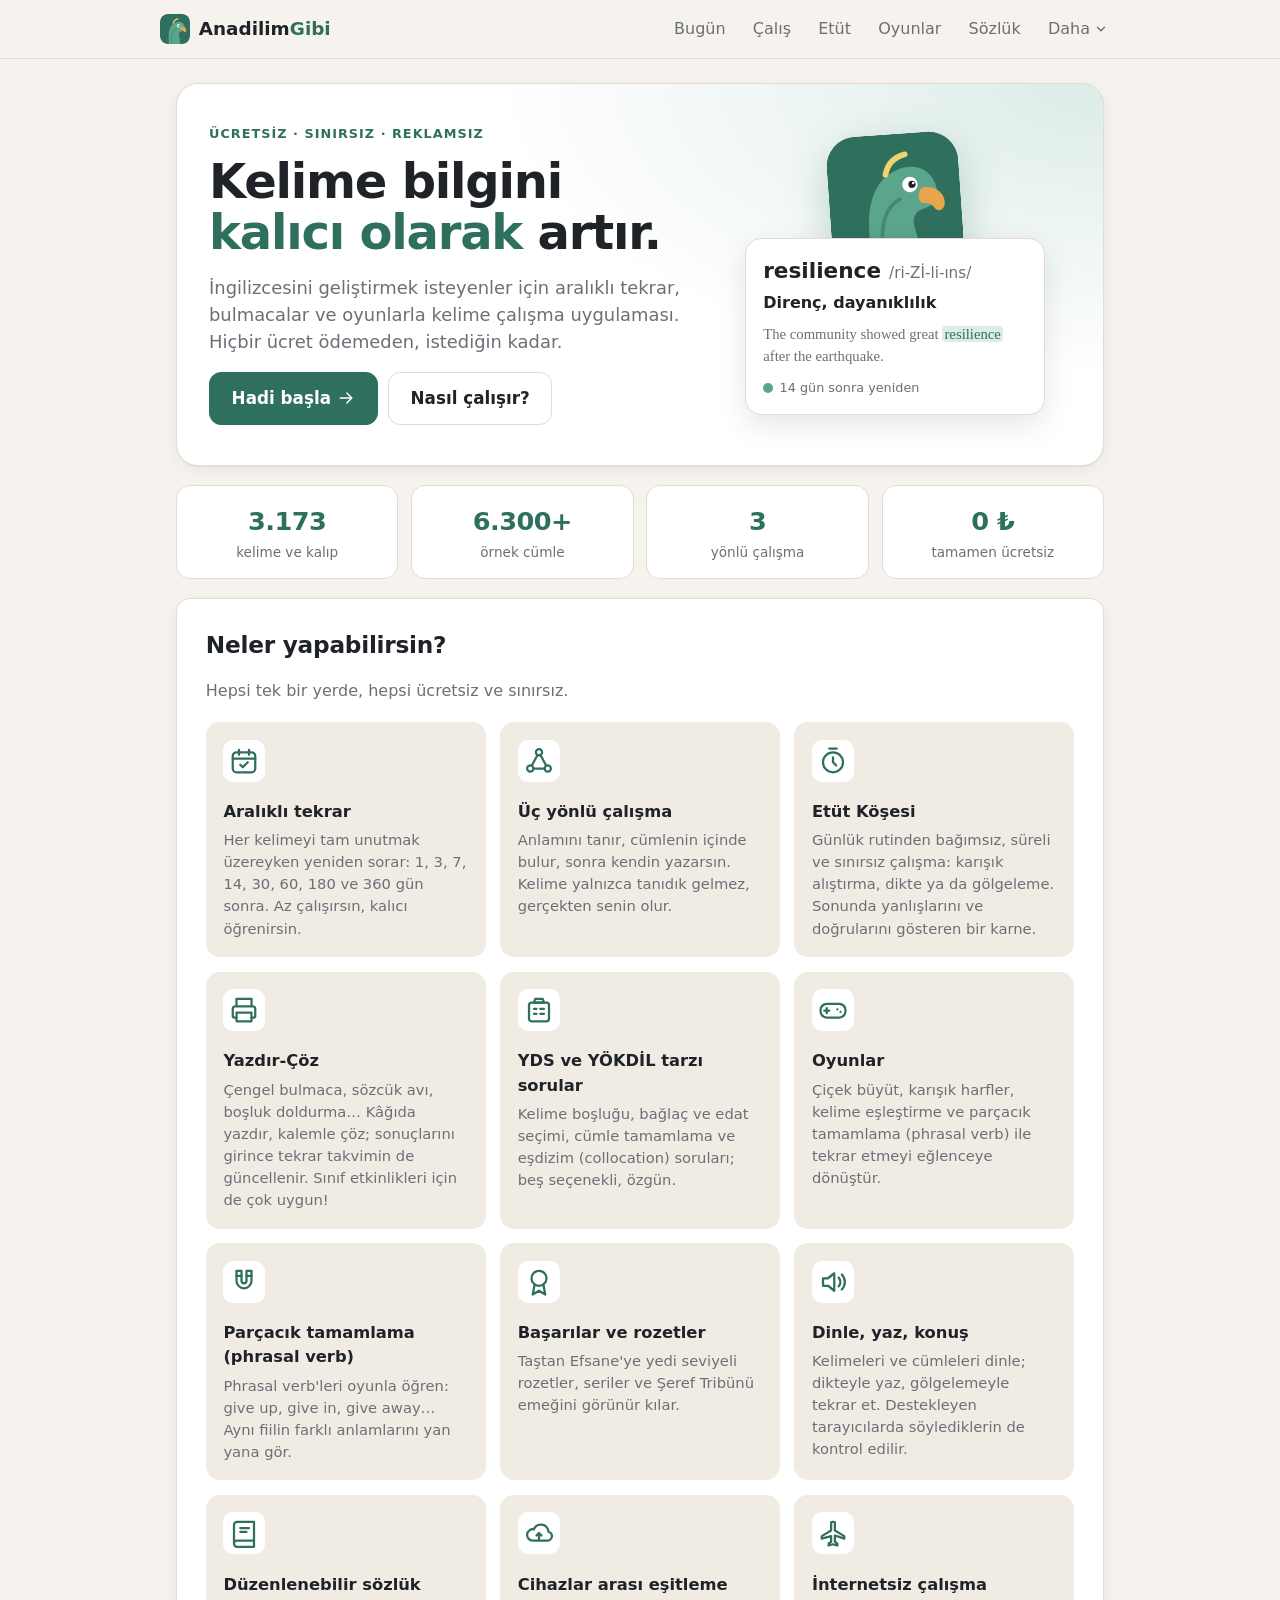
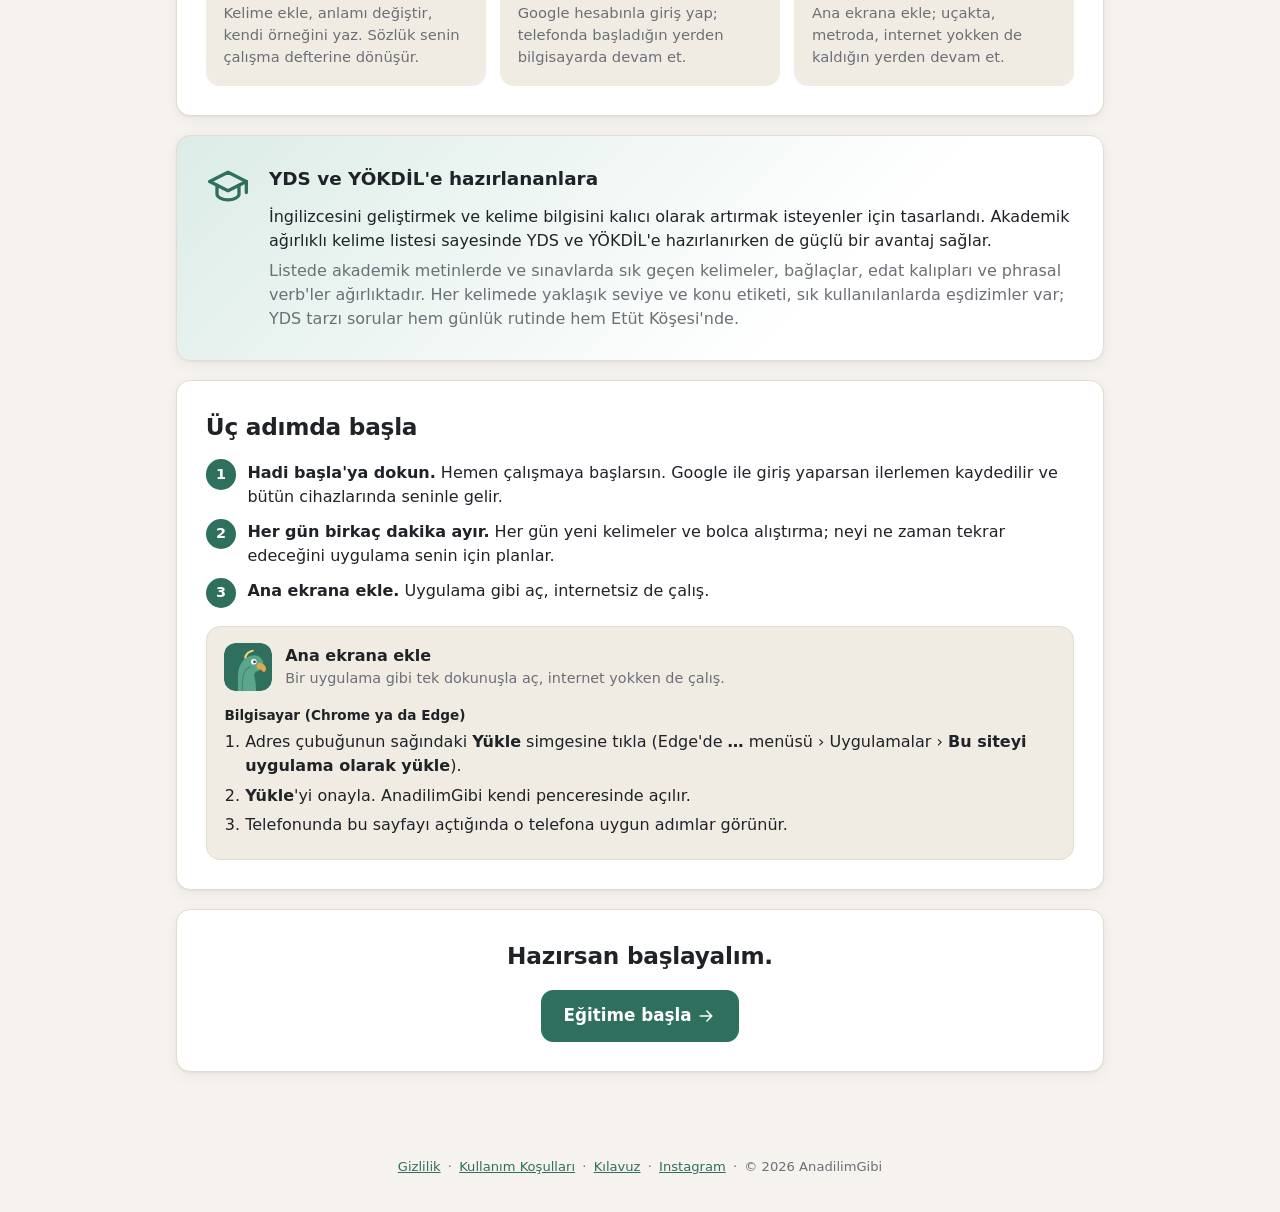
==== index.html @ 85e2a964 "v13: anlamını göster, Geliştiriciden metni (kök)" ====
<!doctype html>
<html lang="tr">
<head>
<meta charset="utf-8">
<meta name="viewport" content="width=device-width, initial-scale=1, viewport-fit=cover">
<meta name="author" content="Berkay Çelik">
<meta name="description" content="AnadilimGibi: aralıklı tekrar, bulmacalar ve oyunlarla İngilizce kelime öğrenmek için tamamen ücretsiz uygulama.">
<meta name="theme-color" content="#2f6f5e">
<meta name="apple-mobile-web-app-capable" content="yes">
<meta name="mobile-web-app-capable" content="yes">
<meta name="apple-mobile-web-app-title" content="AnadilimGibi">
<link rel="manifest" href="manifest.webmanifest">
<link rel="icon" href="app/ikon.svg" type="image/svg+xml">
<link rel="icon" href="app/ikon-192.png" type="image/png" sizes="192x192">
<link rel="apple-touch-icon" href="app/ikon-180.png">
<title>AnadilimGibi</title>
<link rel="stylesheet" href="app/stil.css?v=13">
<script>
  // Tema rengini sayfa çizilmeden uygula (açılışta renk sıçramasın)
  try {
    var p = JSON.parse(localStorage.getItem('kelimeBulmaca.v1') || '{}');
    if (p.ayar && p.ayar.temaRenk) for (var k in p.ayar.temaRenk) document.documentElement.style.setProperty(k, p.ayar.temaRenk[k]);
  } catch (e) {}
</script>
</head>
<body>
<header class="ust">
  <a class="logo" href="#karsilama" data-git="karsilama" title="Ana sayfa"><img src="app/ikon.svg" width="30" height="30" alt=""><span class="ad">Anadilim<em>Gibi</em></span></a>
  <nav class="ust-nav">
    <button data-git="bugun">Bugün</button>
    <button data-git="calis">Çalış</button>
    <button data-git="etut">Etüt</button>
    <button data-git="oyun">Oyunlar</button>
    <button data-git="sozluk">Sözlük</button>
    <button class="daha-ac" aria-haspopup="true" aria-expanded="false" aria-controls="dahaMenu">Daha <svg viewBox="0 0 24 24" width="14" height="14" fill="none" stroke="currentColor" stroke-width="2.4" stroke-linecap="round" aria-hidden="true"><path d="m6 9 6 6 6-6"/></svg></button>
  </nav>
</header>
<main id="ana"></main>
<footer class="alt"><nav aria-label="Alt bilgi"><a href="gizlilik.html">Gizlilik</a> · <a href="kosullar.html">Kullanım Koşulları</a> · <a href="#kilavuz" data-git="kilavuz">Kılavuz</a> · <a href="https://instagram.com/berkay.celik52" target="_blank" rel="noopener">Instagram</a> · <span>© 2026 AnadilimGibi</span></nav></footer>

<!-- Telefonda alt sekme çubuğu -->
<nav class="alt-nav" aria-label="Ana menü">
  <button data-git="bugun"><svg viewBox="0 0 24 24"><path d="M3 10.5 12 3l9 7.5V20a1 1 0 0 1-1 1h-5v-6H9v6H4a1 1 0 0 1-1-1z"/></svg><span>Bugün</span></button>
  <button data-git="calis"><svg viewBox="0 0 24 24"><path d="M4 5.5A2.5 2.5 0 0 1 6.5 3H20v15H6.5A2.5 2.5 0 0 0 4 20.5zM4 20.5A2.5 2.5 0 0 0 6.5 23H20v-5"/></svg><span>Çalış</span></button>
  <button data-git="etut"><svg viewBox="0 0 24 24"><path d="M6 2h12M6 22h12M7 2c0 5 10 6 10 10S7 17 7 22M17 2c0 5-10 6-10 10s10 5 10 10"/></svg><span>Etüt</span></button>
  <button data-git="oyun"><svg viewBox="0 0 24 24"><rect x="2" y="7" width="20" height="11" rx="5"/><path d="M7 10.5v4M5 12.5h4M15.5 11.5h.01M18 13.5h.01"/></svg><span>Oyunlar</span></button>
  <button data-git="sozluk"><svg viewBox="0 0 24 24"><circle cx="11" cy="11" r="7"/><path d="m20 20-3.5-3.5"/></svg><span>Sözlük</span></button>
  <button id="dahaBtn" class="daha-ac" aria-haspopup="true" aria-expanded="false" aria-controls="dahaMenu"><svg viewBox="0 0 24 24"><circle cx="5" cy="12" r="1.3"/><circle cx="12" cy="12" r="1.3"/><circle cx="19" cy="12" r="1.3"/></svg><span>Daha</span></button>
</nav>
<div id="dahaMenu" class="daha" hidden>
  <div class="daha-ic" role="menu">
    <button data-git="kagit"><svg viewBox="0 0 24 24"><path d="M6 9V3h12v6M6 18H4a1 1 0 0 1-1-1v-6a2 2 0 0 1 2-2h14a2 2 0 0 1 2 2v6a1 1 0 0 1-1 1h-2"/><path d="M6 14h12v7H6z"/></svg>Yazdır-Çöz</button>
    <button data-git="istatistik"><svg viewBox="0 0 24 24"><path d="M4 20V10M10 20V4M16 20v-7M22 20H2"/></svg>İstatistik</button>
    <button data-git="basari"><svg viewBox="0 0 24 24"><circle cx="12" cy="9" r="6"/><path d="m8.5 14-1.5 8 5-3 5 3-1.5-8"/></svg>Başarılar</button>
    <button data-git="ayar"><svg viewBox="0 0 24 24"><circle cx="12" cy="12" r="3"/><path d="M19.4 15a1.7 1.7 0 0 0 .3 1.8l.1.1a2 2 0 1 1-2.8 2.8l-.1-.1a1.7 1.7 0 0 0-1.8-.3 1.7 1.7 0 0 0-1 1.5V21a2 2 0 1 1-4 0v-.1a1.7 1.7 0 0 0-1.1-1.5 1.7 1.7 0 0 0-1.8.3l-.1.1a2 2 0 1 1-2.8-2.8l.1-.1a1.7 1.7 0 0 0 .3-1.8 1.7 1.7 0 0 0-1.5-1H3a2 2 0 1 1 0-4h.1a1.7 1.7 0 0 0 1.5-1.1 1.7 1.7 0 0 0-.3-1.8l-.1-.1a2 2 0 1 1 2.8-2.8l.1.1a1.7 1.7 0 0 0 1.8.3H9a1.7 1.7 0 0 0 1-1.5V3a2 2 0 1 1 4 0v.1a1.7 1.7 0 0 0 1 1.5 1.7 1.7 0 0 0 1.8-.3l.1-.1a2 2 0 1 1 2.8 2.8l-.1.1a1.7 1.7 0 0 0-.3 1.8V9a1.7 1.7 0 0 0 1.5 1H21a2 2 0 1 1 0 4h-.1a1.7 1.7 0 0 0-1.5 1z"/></svg>Ayarlar</button>
    <button data-git="kilavuz"><svg viewBox="0 0 24 24"><path d="M4 5.5A2.5 2.5 0 0 1 6.5 3H20v15H6.5A2.5 2.5 0 0 0 4 20.5zM4 20.5A2.5 2.5 0 0 0 6.5 23H20v-5"/><path d="M12 7.5a1.8 1.8 0 1 1 1.6 2.6c-.9.3-1.6.9-1.6 1.9M12 14.5h.01"/></svg>Kılavuz</button>
    <button data-git="hakkinda"><svg viewBox="0 0 24 24"><circle cx="12" cy="12" r="9"/><path d="M12 16v-4M12 8h.01"/></svg>Hakkında</button>
  </div>
</div>

<script src="app/kelimeler.js?v=13"></script>
<script src="app/bulmaca.js?v=13"></script>
<script src="app/tema.js?v=13"></script>
<script src="app/sozluk.js?v=13"></script>
<script src="app/istatistik.js?v=13"></script>
<script src="app/madalya.js?v=13"></script>
<script src="app/basari.js?v=13"></script>
<script src="app/bulut.js?v=13"></script>
<script src="app/vitrin.js?v=13"></script>
<script src="app/etut.js?v=13"></script>
<script src="app/yds.js?v=13"></script>
<script src="app/app.js?v=13"></script>
</body>
</html>
---- app/stil.css ----
:root {
  --zemin: #f6f3ee; --yuzey: #ffffff; --yuzey2: #f0ece4; --cizgi: #e2dcd1;
  --yazi: #1f2328; --soluk: #6b6f76; --vurgu: #2f6f5e; --vurgu-yazi: #ffffff; --vurgu-acik: #dcece6;
  --iyi: #2e7d4f; --iyi-acik: #e1f2e7; --kotu: #b3412f; --kotu-acik: #f8e3df; --sari: #f3d36b;
  --d-yeni: #d9d4ca; --d-ogr: #e8a54b; --d-pek: #5aa58b; --d-usta: #2f6f5e;
  --golge: 0 1px 2px rgba(0,0,0,.05), 0 4px 16px rgba(0,0,0,.05);
  --r: 14px;
  color-scheme: light;
}
@media (prefers-color-scheme: dark) {
  :root:not([data-theme="light"]) {
    --zemin: #16181b; --yuzey: #1f2226; --yuzey2: #272b30; --cizgi: #353a40;
    --yazi: #e8e6e3; --soluk: #9aa0a6; --vurgu: #6cc0a5; --vurgu-yazi: #0f1a16; --vurgu-acik: #1f3a32;
    --iyi: #6fcf97; --iyi-acik: #1d3326; --kotu: #f08a76; --kotu-acik: #3a221d; --sari: #b8952e;
    --d-yeni: #3b3f45; --d-ogr: #d0913a; --d-pek: #4f9a80; --d-usta: #8fd6bd;
    color-scheme: dark;
  }
}
* { box-sizing: border-box; }
body { margin: 0; background: var(--zemin); color: var(--yazi); font: 16px/1.5 "Segoe UI", system-ui, -apple-system, sans-serif; }
button, input, select { font: inherit; color: inherit; }
h1 { font-size: 1.7rem; margin: 0 0 .3rem; letter-spacing: -.01em; }
h2 { font-size: 1.15rem; margin: 0 0 .8rem; }
kbd { font: 600 .7rem/1 ui-monospace, monospace; padding: 2px 5px; border: 1px solid currentColor; border-radius: 4px; opacity: .55; margin-left: 4px; }
.soluk { color: var(--soluk); }
.kucuk { font-size: .85rem; }
.orta { text-align: center; }
.nowrap { white-space: nowrap; }

/* Üst çubuk */
.ust { position: sticky; top: 0; z-index: 5; display: flex; align-items: center; gap: 1rem; flex-wrap: wrap;
  padding: .6rem max(16px, calc(50% - 480px)); background: color-mix(in srgb, var(--zemin) 88%, transparent); backdrop-filter: blur(8px); border-bottom: 1px solid var(--cizgi); }
.logo { font-weight: 700; font-size: 1.15rem; text-decoration: none; color: var(--yazi); display: inline-flex; align-items: center; gap: .55rem; }
.logo img { border-radius: 8px; display: block; }
.logo em { font-style: normal; color: var(--vurgu); }
.ust-nav { display: flex; gap: .2rem; flex-wrap: wrap; margin-left: auto; }
.ust-nav button { background: none; border: 0; padding: .45rem .75rem; border-radius: 999px; cursor: pointer; color: var(--soluk); font-weight: 500; }
.ust-nav button:hover { background: var(--yuzey2); color: var(--yazi); }
.ust-nav button.aktif { background: var(--vurgu-acik); color: var(--vurgu); }
main { max-width: 960px; margin: 0 auto; padding: 1.5rem 16px 4rem; }

/* Düğmeler */
.btn, .ana-btn { display: inline-flex; align-items: center; gap: .3rem; border-radius: 10px; padding: .6rem 1.05rem; cursor: pointer; font-weight: 600; border: 1px solid var(--cizgi); background: var(--yuzey); transition: transform .05s, background .15s; }
.btn:hover { background: var(--yuzey2); }
.ana-btn { background: var(--vurgu); color: var(--vurgu-yazi); border-color: var(--vurgu); }
.ana-btn:hover { filter: brightness(1.07); }
.btn:active, .ana-btn:active { transform: translateY(1px); }
button:disabled { opacity: .5; cursor: default; }
.kucuk.btn, .kucuk.ana-btn { padding: .3rem .65rem; font-size: .85rem; }
.tehlike { color: var(--kotu); }
.butonlar { display: flex; gap: .6rem; flex-wrap: wrap; align-items: center; margin-top: 1rem; }
.butonlar.orta { justify-content: center; }
.rozet { background: var(--kotu); color: #fff; border-radius: 999px; padding: 0 .45rem; font-size: .75rem; }
.ses { border: 0; background: var(--yuzey2); border-radius: 999px; cursor: pointer; padding: .15rem .55rem; font-size: .9rem; vertical-align: middle; }
.ses:hover { background: var(--vurgu-acik); }

/* Paneller */
.panel, .kahraman, .sahne { background: var(--yuzey); border: 1px solid var(--cizgi); border-radius: var(--r); padding: 1.4rem; box-shadow: var(--golge); margin-bottom: 1.2rem; }
.kahraman { display: grid; gap: 1.2rem; }
.ozet { display: grid; grid-template-columns: repeat(3, 1fr); gap: .8rem; }
.ozet .kutu { background: var(--yuzey2); border-radius: 12px; padding: .9rem 1rem; display: flex; gap: .7rem; align-items: center; }
.ozet b { font-size: 2rem; line-height: 1; color: var(--vurgu); }
.ozet span { font-size: .9rem; line-height: 1.25; }
.ozet small { color: var(--soluk); }
.iki { display: grid; grid-template-columns: 1fr 1fr; gap: 1.2rem; }
.iki .panel { margin: 0; }
.durum-cubuk { display: flex; height: 14px; border-radius: 999px; overflow: hidden; background: var(--d-yeni); }
.d-yeni { background: var(--d-yeni); } .d-ogreniliyor { background: var(--d-ogr); } .d-pekisti { background: var(--d-pek); } .d-usta { background: var(--d-usta); }
.lejant { list-style: none; padding: 0; margin: .9rem 0; display: grid; grid-template-columns: 1fr 1fr; gap: .35rem; font-size: .9rem; }
.lejant i { display: inline-block; width: 10px; height: 10px; border-radius: 3px; margin-right: .45rem; }
.lejant b { float: right; margin-right: 1rem; }
.tahmin { display: flex; align-items: flex-end; gap: .5rem; height: 120px; }
.tahmin div { flex: 1; display: flex; flex-direction: column; align-items: center; justify-content: flex-end; gap: 2px; font-size: .8rem; }
.tahmin .cubuk { width: 100%; max-width: 34px; background: var(--d-ogr); border-radius: 6px 6px 2px 2px; }
.tahmin small { color: var(--soluk); }
.bant, .uyari, .bilgi { border-radius: 10px; padding: .75rem 1rem; margin-bottom: 1rem; }
.bant, .uyari { background: color-mix(in srgb, var(--sari) 30%, var(--yuzey)); }
.bilgi { background: var(--vurgu-acik); }

/* Oturum */
.ilerleme { height: 6px; background: var(--yuzey2); border-radius: 999px; overflow: hidden; }
.ilerleme span { display: block; height: 100%; background: var(--vurgu); transition: width .3s; }
.oturum-ust { display: flex; justify-content: space-between; align-items: center; margin: .6rem 0 1rem; font-size: .9rem; }
.sahne { max-width: 720px; margin-left: auto; margin-right: auto; padding: 2rem; }
.sahne.genis { max-width: 900px; }
.ust-baslik { text-transform: uppercase; letter-spacing: .08em; font-size: .75rem; font-weight: 700; color: var(--soluk); margin: 0 0 .6rem; }
.soru-kelime { font-size: 2.2rem; font-weight: 700; text-align: center; margin: 1rem 0 .2rem; }
.soru-ipucu { font-size: 1.3rem; text-align: center; margin: .8rem 0 1.2rem; }
.soru-ipucu.cumle { font-size: 1.15rem; font-family: Georgia, "Times New Roman", serif; line-height: 1.6; }
.bosluk { display: inline-block; min-width: 4.5em; border-bottom: 2px solid var(--vurgu); color: transparent; }
.secenekler { display: grid; grid-template-columns: 1fr 1fr; gap: .7rem; }
.secenek { text-align: left; padding: .9rem 1rem; border-radius: 12px; border: 1.5px solid var(--cizgi); background: var(--yuzey); cursor: pointer; font-size: 1rem; }
.secenek:hover:not(:disabled) { border-color: var(--vurgu); background: var(--vurgu-acik); }
.secenek.dogru, input.dogru { border-color: var(--iyi) !important; background: var(--iyi-acik) !important; opacity: 1; }
.secenek.yanlis, input.yanlis { border-color: var(--kotu) !important; background: var(--kotu-acik) !important; opacity: 1; }
.sonuc { margin-top: 1.2rem; padding: 1rem 1.1rem; border-radius: 12px; display: flex; flex-wrap: wrap; align-items: center; gap: .5rem; }
.sonuc.iyi { background: var(--iyi-acik); } .sonuc.kotu { background: var(--kotu-acik); }
.sonuc > .ana-btn { margin-left: auto; }
.sonuc .not { width: 100%; font-size: .85rem; color: var(--soluk); order: 5; }
.yaz { display: flex; gap: .5rem; flex-wrap: wrap; }
.yaz input { flex: 1 1 220px; padding: .75rem 1rem; font-size: 1.15rem; border-radius: 10px; border: 1.5px solid var(--cizgi); background: var(--yuzey); }
.yaz input:focus { outline: 2px solid var(--vurgu); outline-offset: 1px; }
.desen { text-align: center; font-family: ui-monospace, Consolas, monospace; font-size: 1.15rem; letter-spacing: .05em; white-space: pre-wrap; }
.kk-pr { color: var(--soluk); font-size: .95rem; }

/* Kelime kartı */
.kart-kelime { padding: .4rem 0; }
.kk-ust { display: flex; flex-wrap: wrap; align-items: center; gap: .5rem; }
.kk-w { font-size: 2rem; font-weight: 700; }
.etiket { font-size: .72rem; padding: .1rem .5rem; border-radius: 999px; background: var(--yuzey2); color: var(--soluk); white-space: nowrap; }
.kk-tr { font-size: 1.3rem; margin: .6rem 0 .2rem; }
.kk-d { color: var(--soluk); font-style: italic; }
.kk-ex { padding-left: 1.2rem; margin: 1rem 0 0; font-family: Georgia, serif; }
.kk-ex li { margin-bottom: .4rem; }
.kk-col { margin-top: .7rem; display: flex; flex-wrap: wrap; gap: .35rem; align-items: center; font-size: .9rem; }
.kk-col span { padding: .1rem .55rem; border-radius: 999px; background: var(--vurgu-acik); color: var(--vurgu); font-family: Georgia, serif; }
.seviye-et { background: var(--vurgu-acik); color: var(--vurgu); font-weight: 700; }
.kk-not { margin-top: .8rem; padding: .6rem .8rem; border-left: 3px solid var(--vurgu); background: color-mix(in srgb, var(--vurgu) 7%, transparent); border-radius: 6px; font-size: .92rem; }
mark { background: color-mix(in srgb, var(--sari) 55%, transparent); color: inherit; border-radius: 3px; padding: 0 2px; }

/* Harf dizme / oyun */
.dizi { display: flex; justify-content: center; gap: 1.2rem; flex-wrap: wrap; margin: 1rem 0; }
.dizi .grup { display: flex; gap: 4px; }
.yuva { width: 2.2rem; height: 2.6rem; border-bottom: 3px solid var(--cizgi); display: grid; place-items: center; font-size: 1.4rem; font-weight: 700; }
.dizi.dogru .yuva { border-color: var(--iyi); color: var(--iyi); } .dizi.yanlis .yuva { border-color: var(--kotu); color: var(--kotu); }
.harfler, .klavye { display: flex; flex-wrap: wrap; justify-content: center; gap: .4rem; }
.harf { width: 2.6rem; height: 2.6rem; border-radius: 10px; border: 1.5px solid var(--cizgi); background: var(--yuzey2); font-weight: 700; font-size: 1.1rem; cursor: pointer; }
.harf:hover:not(:disabled) { border-color: var(--vurgu); }
.harf.var { background: var(--iyi-acik); border-color: var(--iyi); } .harf.yok { background: var(--kotu-acik); }
.klavye { max-width: 600px; margin: 1.2rem auto 0; flex-direction: column; align-items: center; gap: .4rem; }
.klavye-sira { display: flex; gap: .4rem; justify-content: center; }
.klavye-sira:nth-child(2) { margin-left: 1.3rem; } .klavye-sira:nth-child(3) { margin-left: 3.6rem; }
.oyun-ayar { display: flex; flex-wrap: wrap; gap: .8rem 1.2rem; align-items: end; padding: .8rem 1rem; background: var(--yuzey2); border-radius: 12px; margin-bottom: 1rem; }
.oyun-ayar label { display: grid; gap: .2rem; font-size: .82rem; font-weight: 600; }
.oyun-ayar select { padding: .35rem .5rem; }
.adam { display: grid; grid-template-columns: 190px 1fr; gap: 1.5rem; align-items: center; }
.darag { width: 140px; stroke: var(--yazi); stroke-width: 4; fill: none; stroke-linecap: round; }
.adam-kelime { display: flex; flex-wrap: wrap; gap: 6px; font-size: 1.5rem; font-weight: 700; }
.adam-kelime span { min-width: 1.4rem; border-bottom: 3px solid var(--cizgi); text-align: center; }
.karisik { display: flex; justify-content: center; gap: 1.5rem; flex-wrap: wrap; font-size: 2rem; font-weight: 700; letter-spacing: .25em; margin: 1rem 0; color: var(--vurgu); }

/* Eşleştirme */
.esle { list-style: none; counter-reset: s; padding: 0; margin: 0 0 1rem; display: grid; gap: .5rem; }
.esle li { counter-increment: s; display: grid; grid-template-columns: auto 1fr auto; gap: .3rem .8rem; align-items: center; padding: .75rem .9rem; border: 1.5px solid var(--cizgi); border-radius: 12px; cursor: pointer; }
.esle li::before { content: counter(s); font-weight: 700; color: var(--soluk); grid-row: span 2; }
.esle li .etiket { grid-column: 2; justify-self: start; }
.esle li .ipucu { grid-column: 2; }
.esle li .ipucu.cumle { font-family: Georgia, serif; }
.esle li .yuva-btn { grid-column: 3; grid-row: 1 / span 2; min-width: 9rem; padding: .5rem .8rem; border-radius: 10px; border: 1.5px dashed var(--cizgi); background: var(--yuzey2); font-weight: 600; cursor: pointer; }
.esle li.aktif { border-color: var(--vurgu); background: var(--vurgu-acik); }
.esle li.aktif .yuva-btn { border-color: var(--vurgu); }
.esle li.dogru { border-color: var(--iyi); background: var(--iyi-acik); }
.esle li.yanlis { border-color: var(--kotu); background: var(--kotu-acik); }
.esle .duzeltme { grid-column: 2; color: var(--iyi); font-weight: 700; }
.esle li .ses { grid-column: 3; justify-self: end; }
.banka { display: flex; flex-wrap: wrap; gap: .5rem; justify-content: center; padding: 1rem; background: var(--yuzey2); border-radius: 12px;
  position: sticky; bottom: 8px; z-index: 2; box-shadow: 0 -4px 18px rgba(0,0,0,.08); border: 1px solid var(--cizgi); }
.cip { padding: .5rem .9rem; border-radius: 999px; border: 1.5px solid var(--cizgi); background: var(--yuzey); font-weight: 600; cursor: pointer; }
.cip:hover:not(:disabled) { border-color: var(--vurgu); }
.cip:disabled { opacity: .35; }

/* Formlar, liste */
.form-izgara { display: grid; grid-template-columns: repeat(auto-fit, minmax(230px, 1fr)); gap: 1rem; align-items: end; }
.form-izgara label { display: grid; gap: .3rem; font-size: .9rem; font-weight: 600; }
.form-izgara label.yan { display: flex; align-items: center; gap: .5rem; }
.form-izgara .butonlar { grid-column: 1 / -1; margin: 0; }
input[type=number], input[type=search], select { padding: .55rem .7rem; border-radius: 10px; border: 1px solid var(--cizgi); background: var(--yuzey); font-weight: 400; }
.liste-ust { display: flex; gap: .6rem; flex-wrap: wrap; margin: 1rem 0; }
.liste-ust input { flex: 1 1 240px; }
.tablo { width: 100%; border-collapse: collapse; font-size: .93rem; }
.tablo th { text-align: left; color: var(--soluk); font-weight: 600; border-bottom: 1px solid var(--cizgi); padding: .4rem; }
.tablo td { border-bottom: 1px solid var(--cizgi); padding: .5rem .4rem; vertical-align: top; }
.tablo tr[data-id] { cursor: pointer; } .tablo tr[data-id]:hover { background: var(--yuzey2); }
.kutucuk { display: inline-block; width: 1.5rem; text-align: center; font-size: .7rem; font-weight: 700; border-radius: 5px; margin-right: 2px; padding: 1px 0; background: var(--d-yeni); }
.kutucuk.b1, .kutucuk.b2 { background: var(--d-ogr); color: #000; } .kutucuk.b3, .kutucuk.b4 { background: var(--d-pek); color: #fff; }
.kutucuk.b5, .kutucuk.b6, .kutucuk.b7, .kutucuk.b8 { background: var(--d-usta); color: var(--vurgu-yazi); }
.kagit-liste, .not-liste { list-style: none; padding: 0; margin: 0; display: grid; gap: .5rem; }
.kagit-liste li { display: flex; flex-wrap: wrap; gap: .5rem; align-items: center; }
.sil-x { width: 26px; height: 26px; border-radius: 50%; border: 1.5px solid var(--kotu); background: var(--kotu-acik); color: var(--kotu); font-size: 1.05rem; font-weight: 800; line-height: 1; cursor: pointer; display: grid; place-items: center; padding: 0; }
.sil-x:hover { background: var(--kotu); color: #fff; }
.not-liste { grid-template-columns: repeat(auto-fill, minmax(260px, 1fr)); }
.not-liste label { display: flex; gap: .5rem; align-items: baseline; cursor: pointer; padding: .4rem .6rem; border-radius: 8px; border: 1px solid var(--cizgi); }
.iyi-yazi { color: var(--iyi); font-weight: 600; } .kotu-yazi { color: var(--kotu); font-weight: 600; }
.modal { position: fixed; inset: 0; background: rgba(0,0,0,.45); display: grid; place-items: center; padding: 16px; z-index: 20; }
.modal-ic { background: var(--yuzey); border-radius: var(--r); padding: 1.5rem; max-width: 640px; width: 100%; max-height: 90vh; overflow: auto; }
.bildirim { position: fixed; bottom: 20px; left: 50%; transform: translateX(-50%); background: var(--yazi); color: var(--zemin); padding: .6rem 1.2rem; border-radius: 999px; z-index: 30; }

/* Alt bilgi, tema seçimi, hakkında */
.alt { text-align: center; color: var(--soluk); font-size: .82rem; padding: 0 16px 2rem; }
.alt a { color: var(--soluk); }
.tema-liste { display: grid; grid-template-columns: repeat(auto-fill, minmax(118px, 1fr)); gap: .7rem; margin-top: .4rem; }
.tema-kart { display: grid; gap: .4rem; padding: .5rem; border-radius: 12px; border: 2px solid var(--cizgi); background: var(--yuzey); cursor: pointer; font-weight: 600; font-size: .88rem; }
.tema-kart:hover { border-color: var(--vurgu); }
.tema-kart.secili { border-color: var(--vurgu); box-shadow: 0 0 0 3px var(--vurgu-acik); }
.tema-ornek { position: relative; display: block; height: 56px; border-radius: 8px; overflow: hidden; border: 1px solid rgba(0,0,0,.12); }
.tema-ornek i { position: absolute; left: 10%; top: 14%; width: 62%; height: 72%; border-radius: 5px; border: 1px solid; display: grid; align-content: center; gap: 5px; padding: 0 8px; }
.tema-ornek b { display: block; height: 4px; border-radius: 3px; width: 80%; }
.tema-ornek s { position: absolute; right: 8%; width: 13px; height: 13px; border-radius: 50%; }
.tema-ornek s:nth-of-type(1) { top: 22%; } .tema-ornek s:nth-of-type(2) { bottom: 22%; }
.tema-ornek.sistem { display: flex; } .tema-ornek.sistem i { position: static; flex: 1; border: 0; border-radius: 0; }
.renk-izgara { display: grid; grid-template-columns: repeat(auto-fill, minmax(220px, 1fr)); gap: .6rem; margin: .6rem 0; }
.renk-izgara label { display: flex; align-items: center; gap: .6rem; font-size: .92rem; }
.renk-izgara input[type=color] { width: 44px; height: 32px; padding: 0; border: 1px solid var(--cizgi); border-radius: 8px; background: none; cursor: pointer; }
h3 { font-size: 1rem; margin: 1.2rem 0 .3rem; }
.hakkinda { max-width: 760px; margin-left: auto; margin-right: auto; }
.hk-ust { display: flex; gap: 1rem; align-items: center; margin-bottom: 1rem; }
.hk-ust h1 { margin: 0; } .hk-ust p { margin: 0; }
.hk-logo { border-radius: 18px; flex: none; box-shadow: var(--golge); }
.hk-giris { font-size: 1.05rem; }
.hk-imza { padding: .8rem 1rem; border-left: 4px solid var(--vurgu); background: var(--vurgu-acik); border-radius: 0 10px 10px 0; }
.hk-imza h2 { margin-top: 0; font-size: 1.1rem; }
.hk-imza p:last-child { margin-bottom: 0; }
.hk-imza-ad { display: block; margin-top: .6rem; font-style: italic; color: var(--soluk); }
.hakkinda a, .alt a { color: var(--vurgu); }
.hk-liste { padding-left: 1.2rem; margin: 0; } .hk-liste li { margin-bottom: .45rem; }
.hk-bilgi { display: grid; grid-template-columns: auto 1fr; gap: .3rem 1rem; margin: 0 0 1rem; }
.hk-bilgi dt { color: var(--soluk); } .hk-bilgi dd { margin: 0; font-weight: 600; }

/* Ortak küçük parçalar */
.d-seref { background: #d4a72c; }
.nokta { display: inline-block; width: 10px; height: 10px; border-radius: 50%; flex: none; }
.etiket.vurgu { background: var(--vurgu-acik); color: var(--vurgu); }
.etiket.altin { background: color-mix(in srgb, #d4a72c 25%, var(--yuzey)); color: var(--yazi); }
.sag { text-align: right; margin-left: auto; }
.link { background: none; border: 0; padding: 0; color: var(--vurgu); cursor: pointer; font: inherit; text-decoration: underline; text-underline-offset: 2px; }
.baslik-satir { display: flex; justify-content: space-between; align-items: flex-start; gap: 1rem; flex-wrap: wrap; }
.butonlar.ust0 { margin-top: 0; }
.bos-durum { text-align: center; padding: 2rem 1rem; color: var(--soluk); }
.kucuk-tablo td, .kucuk-tablo th { padding: .35rem .4rem; }
.modal-ic.genis { max-width: 760px; }
.kapat-x { position: absolute; top: .4rem; right: .6rem; border: 0; background: none; font-size: 1.4rem; cursor: pointer; color: var(--soluk); }

/* Sözlük */
.harf-dizin { display: flex; flex-wrap: wrap; gap: 2px; margin: 0 0 1rem; }
.harf-dizin button { border: 0; background: none; padding: .3rem .45rem; border-radius: 6px; cursor: pointer; font-weight: 600; color: var(--soluk); font-size: .85rem; }
.harf-dizin button:hover { background: var(--yuzey2); color: var(--yazi); }
.harf-dizin button.aktif { background: var(--vurgu); color: var(--vurgu-yazi); }
.sz-liste { list-style: none; padding: 0; margin: 0; }
.sz-satir { display: grid; grid-template-columns: minmax(180px, 2fr) 3fr auto; gap: .3rem 1rem; align-items: center; padding: .65rem .5rem; border-bottom: 1px solid var(--cizgi); cursor: pointer; border-radius: 6px; }
.sz-satir:hover, .sz-satir:focus { background: var(--yuzey2); outline: none; }
.sz-kelime { display: flex; flex-wrap: wrap; align-items: baseline; gap: .4rem; }
.sz-anlam { color: var(--soluk); font-size: .95rem; }
.detay-bilgi { display: flex; flex-wrap: wrap; gap: .4rem; margin: 1rem 0 .6rem; }
.detay-bilgi .etiket { display: inline-flex; align-items: center; gap: .35rem; font-size: .8rem; padding: .2rem .6rem; }
.kelime-form { display: grid; gap: .8rem; }
.kelime-form h2 { margin: 0; }
.kelime-form label { display: grid; gap: .3rem; font-size: .9rem; font-weight: 600; }
.kelime-form label.yan { display: flex; align-items: center; gap: .5rem; font-weight: 400; }
.kelime-form input:not([type=checkbox]), .kelime-form textarea { padding: .55rem .7rem; border-radius: 10px; border: 1px solid var(--cizgi); background: var(--yuzey); font: inherit; font-weight: 400; resize: vertical; }
.kelime-form input:focus, .kelime-form textarea:focus { outline: 2px solid var(--vurgu); outline-offset: 1px; }
.form-iki { display: grid; grid-template-columns: 1fr 1fr; gap: .8rem; }
.zorunlu { color: var(--kotu); }
.uyari.mevcut { border-left: 4px solid var(--d-ogr); }
.uyari.mevcut .butonlar { margin-top: .5rem; }
.cumle-kontrol { list-style: none; margin: -.3rem 0 0; padding: 0; font-size: .85rem; display: grid; gap: .2rem; }
.cumle-kontrol small { color: var(--soluk); }
.yeni-anlam { border: 1.5px dashed var(--vurgu); border-radius: 12px; padding: .6rem 1rem 1rem; display: grid; gap: .6rem; }
.yeni-anlam legend { font-weight: 700; color: var(--vurgu); padding: 0 .3rem; }
.butonlar .sag { margin-left: auto; }

/* İstatistik */
.stat-izgara { display: grid; grid-template-columns: repeat(auto-fill, minmax(160px, 1fr)); gap: .8rem; margin-top: .6rem; }
.stat { background: var(--yuzey2); border-radius: 12px; padding: .9rem 1rem; display: grid; gap: .1rem; }
.stat b { font-size: 1.6rem; line-height: 1.1; }
.stat-izgara.buyuk .stat b { font-size: 2.2rem; color: var(--vurgu); }
.stat span { font-size: .9rem; }
.stat small { color: var(--soluk); font-size: .78rem; }
.metreler { display: grid; gap: .6rem; }
.metre { display: grid; grid-template-columns: 220px 1fr 3.5rem; align-items: center; gap: .8rem; font-size: .92rem; }
.metre-cubuk { height: 10px; background: var(--yuzey2); border-radius: 999px; overflow: hidden; }
.metre-cubuk i { display: block; height: 100%; background: var(--vurgu); border-radius: 999px; }
.metre b { text-align: right; }
.grafik { display: grid; grid-template-columns: auto 1fr; gap: .5rem; }
.g-eksen { display: flex; flex-direction: column; justify-content: space-between; height: var(--y); font-size: .72rem; color: var(--soluk); text-align: right; }
.g-alan { position: relative; }
.g-izgara { position: absolute; inset: 0 0 auto 0; height: var(--y); display: flex; flex-direction: column; justify-content: space-between; pointer-events: none; }
.g-izgara i { border-top: 1px solid var(--cizgi); opacity: .7; }
.g-cubuklar { position: relative; display: flex; align-items: stretch; gap: 2px; }
.g-sutun { flex: 1; min-width: 0; display: flex; flex-direction: column; align-items: center; cursor: default; outline: none; }
.g-kap { height: var(--y); width: 100%; display: flex; align-items: flex-end; justify-content: center; }
.g-cubuk { display: block; width: 70%; max-width: 22px; background: var(--vurgu); border-radius: 4px 4px 0 0; transition: opacity .15s; }
.g-sutun:hover .g-cubuk, .g-sutun:focus .g-cubuk { opacity: .7; }
.g-sutun small { height: 1.3rem; line-height: 1.3rem; font-size: .7rem; color: var(--soluk); white-space: nowrap; }
.ipucu-kutu { position: absolute; z-index: 40; display: none; background: var(--yazi); color: var(--zemin); padding: .35rem .6rem; border-radius: 8px; font-size: .8rem; pointer-events: none; max-width: 260px; box-shadow: var(--golge); }
.zor-liste li { margin-bottom: .35rem; }

/* Başarılar */
.sekmeler { display: flex; gap: .3rem; flex-wrap: wrap; margin-top: .6rem; }
.sekmeler button { border: 1px solid var(--cizgi); background: var(--yuzey); padding: .5rem 1rem; border-radius: 999px; cursor: pointer; font-weight: 600; }
.sekmeler button.aktif { background: var(--vurgu); color: var(--vurgu-yazi); border-color: var(--vurgu); }
.rozet-izgara { display: grid; grid-template-columns: repeat(auto-fill, minmax(150px, 1fr)); gap: .8rem; }
.rozet-kart { display: grid; justify-items: center; text-align: center; gap: .3rem; padding: 1rem .7rem; border-radius: 14px; border: 1px solid var(--cizgi); background: var(--yuzey); }
.rozet-kart small { color: var(--soluk); font-size: .78rem; line-height: 1.3; }
.rozet-kart .tarih { font-size: .75rem; color: var(--vurgu); font-weight: 600; }
.rozet-kart:not(.kazanildi) b { color: var(--soluk); }
/* Madalyalar (app/madalya.js) */
.rozet-ikon { width: 84px; height: 84px; display: grid; place-items: center; flex: none; }
.rozet-ikon svg { width: 100%; height: 100%; overflow: visible; }
.rz-emoji { font-family: "Segoe UI Emoji", "Apple Color Emoji", "Noto Color Emoji", sans-serif; }
.rz4 { filter: drop-shadow(0 2px 3px rgba(138, 93, 0, .35)); }
.rz5 { filter: drop-shadow(0 2px 5px rgba(95, 138, 160, .45)); }
.rz6 { filter: drop-shadow(0 0 6px rgba(155, 108, 247, .55)); }
.rz7 { filter: drop-shadow(0 0 8px rgba(217, 165, 20, .6)) drop-shadow(0 0 14px rgba(168, 85, 247, .35)); }
.rz-hale { transform-origin: 60px 62px; animation: rz-don 14s linear infinite; }
.rz-parilti { animation: rz-parla 4.5s ease-in-out infinite; }
.rz-isilti { transform-box: fill-box; transform-origin: center; animation: rz-isil 2.4s ease-in-out infinite; }
.rz-isilti.g2 { animation-delay: .8s; } .rz-isilti.g3 { animation-delay: 1.6s; }
@keyframes rz-don { to { transform: rotate(360deg); } }
@keyframes rz-parla { 0%, 55% { transform: rotate(20deg) translateX(0); } 100% { transform: rotate(20deg) translateX(150px); } }
@keyframes rz-isil { 0%, 100% { transform: scale(.4); opacity: .3; } 50% { transform: scale(1.15); opacity: 1; } }
.rozet-ikon.kilitli svg { filter: grayscale(1) contrast(.85); opacity: .32; }
.rozet-ikon.kilitli * { animation: none !important; }
@media (prefers-reduced-motion: reduce) { .rozet-ikon * { animation: none !important; } }
.seviye { font-size: .66rem; font-weight: 800; letter-spacing: .09em; text-transform: uppercase; padding: .12rem .55rem; border-radius: 999px; background: var(--yuzey2); color: var(--soluk); }
.rozet-kart.kazanildi .seviye.sv1, .kt-rozet .seviye.sv1 { background: #e3e5e8; color: #4b5057; }
.rozet-kart.kazanildi .seviye.sv2, .kt-rozet .seviye.sv2 { background: #f1d3b8; color: #6e3b17; }
.rozet-kart.kazanildi .seviye.sv3, .kt-rozet .seviye.sv3 { background: linear-gradient(90deg, #eef1f4, #c5ccd4); color: #3f4955; }
.rozet-kart.kazanildi .seviye.sv4, .kt-rozet .seviye.sv4 { background: linear-gradient(90deg, #fff1a8, #e7b52c); color: #5c3d00; }
.rozet-kart.kazanildi .seviye.sv5, .kt-rozet .seviye.sv5 { background: linear-gradient(90deg, #ffffff, #bfe3ef); color: #2f5b70; box-shadow: inset 0 0 0 1px #9cc6d6; }
.rozet-kart.kazanildi .seviye.sv6, .kt-rozet .seviye.sv6 { background: linear-gradient(90deg, #7c3aed, #22d3ee); color: #fff; }
.rozet-kart.kazanildi .seviye.sv7, .kt-rozet .seviye.sv7 { background: linear-gradient(90deg, #1a1236, #4c3a8a 40%, #d9a514); color: #ffe9a8; box-shadow: 0 0 0 1px #d9a514; }
.kt-rozet .seviye { display: inline-block; margin-bottom: .15rem; }
/* Üst seviye kazanılmış kartlar da madalya gibi parlasın */
.rozet-kart.kazanildi.sv4 { border-color: color-mix(in srgb, #e7b52c 55%, var(--cizgi)); background: linear-gradient(170deg, color-mix(in srgb, #fff1a8 22%, var(--yuzey)), var(--yuzey) 65%); }
.rozet-kart.kazanildi.sv5 { border-color: color-mix(in srgb, #9cc6d6 70%, var(--cizgi)); background: linear-gradient(170deg, color-mix(in srgb, #d3ecf4 35%, var(--yuzey)), var(--yuzey) 65%); }
.rozet-kart.kazanildi.sv6 { border-color: #9b6cf7; background: linear-gradient(170deg, color-mix(in srgb, #9b6cf7 16%, var(--yuzey)), var(--yuzey) 70%); box-shadow: 0 0 0 1px color-mix(in srgb, #9b6cf7 40%, transparent), 0 6px 20px rgba(155, 108, 247, .18); }
.rozet-kart.kazanildi.sv7 { border: 1.5px solid #d9a514; background: radial-gradient(circle at 50% 0, color-mix(in srgb, #a855f7 22%, var(--yuzey)), var(--yuzey) 70%); box-shadow: 0 0 0 1px rgba(217, 165, 20, .4), 0 8px 26px rgba(168, 85, 247, .25); }
.mini-ilerleme { width: 80%; height: 6px; background: var(--yuzey2); border-radius: 999px; overflow: hidden; margin-top: .2rem; }
.mini-ilerleme i { display: block; height: 100%; background: var(--vurgu); }
.zaman { list-style: none; padding: 0; margin: 0 0 1rem; border-left: 2px solid var(--cizgi); }
.zaman li { display: grid; grid-template-columns: 70px 1fr; gap: .8rem; align-items: center; padding: .5rem 0 .5rem 1rem; position: relative; }
.zaman li::before { content: ''; position: absolute; left: -6px; top: 50%; width: 10px; height: 10px; border-radius: 50%; background: var(--vurgu); transform: translateY(-50%); }
.z-tarih { color: var(--soluk); font-size: .85rem; }
.z-olay { display: flex; gap: .8rem; align-items: center; }
.z-olay .rozet-ikon { width: 52px; height: 52px; }
.z-olay small, .kt-rozet small { display: block; color: var(--soluk); font-size: .8rem; }
.tribun { background: linear-gradient(160deg, color-mix(in srgb, #d4a72c 14%, var(--yuzey)), var(--yuzey) 60%); }
.tribun-ust { display: flex; gap: 1rem; align-items: center; margin-bottom: 1rem; }
.tribun-kupa { font-size: 3.5rem; }
.tribun-liste { list-style: none; padding: 0; display: grid; grid-template-columns: repeat(auto-fill, minmax(230px, 1fr)); gap: .6rem; }
.tribun-liste li { display: grid; gap: .1rem; padding: .7rem .9rem; border-radius: 12px; background: var(--yuzey); border: 1px solid color-mix(in srgb, #d4a72c 50%, var(--cizgi)); }
.tribun-liste small { color: var(--soluk); font-size: .75rem; }
.aday-liste li { margin-bottom: .3rem; }

/* Kutlama */
.kutlama { position: fixed; right: 20px; bottom: 20px; z-index: 60; width: min(360px, calc(100vw - 32px)); background: var(--yuzey); border: 1px solid var(--cizgi); border-radius: 16px; padding: 1rem 1.1rem; box-shadow: 0 10px 40px rgba(0,0,0,.2); animation: kutla-gir .4s cubic-bezier(.2,1.4,.4,1); }
.kt-baslik { font-weight: 800; font-size: 1.1rem; margin-bottom: .6rem; }
.kt-liste { display: grid; gap: .6rem; margin-bottom: .8rem; }
.kt-rozet { display: flex; gap: .8rem; align-items: center; }
.kt-rozet .rozet-ikon { width: 60px; height: 60px; }
@keyframes kutla-gir { from { transform: translateY(30px) scale(.9); opacity: 0; } }
.konfeti { position: fixed; inset: 0; pointer-events: none; z-index: 55; overflow: hidden; }
.konfeti i { position: absolute; top: -12px; width: 8px; height: 13px; border-radius: 2px; animation: konfeti-dus linear forwards; }
@keyframes konfeti-dus { to { transform: translate(var(--x), 105vh) rotate(var(--r)); opacity: .8; } }
@media (max-width: 700px) {
  .sz-satir { grid-template-columns: 1fr auto; } .sz-anlam { grid-column: 1; }
  .form-iki { grid-template-columns: 1fr; } .metre { grid-template-columns: 1fr 3rem; } .metre span { grid-column: 1 / -1; }
}

/* ---------- Kağıt bulmaca (önizleme + baskı) ---------- */
.onizleme-ust { display: flex; flex-wrap: wrap; justify-content: space-between; align-items: center; gap: .5rem; }
.onizleme-ust p { width: 100%; margin: 0; }
.baski { --hucre: 8.4mm; display: grid; gap: 1.2rem; }
.sayfa { background: #fff; color: #111; width: 210mm; max-width: 100%; min-height: 200mm; margin: 0 auto; padding: 14mm 14mm; box-shadow: var(--golge); border-radius: 4px; font-family: "Segoe UI", Arial, sans-serif; font-size: 10.5pt; line-height: 1.4; overflow-x: auto; }
.k-baslik { display: flex; justify-content: space-between; align-items: flex-start; border-bottom: 2px solid #111; padding-bottom: 3mm; margin-bottom: 5mm; }
.k-baslik h1 { font-size: 17pt; margin: 0; }
.k-baslik p { margin: 1mm 0 0; color: #444; font-size: 9.5pt; max-width: 140mm; }
.k-kod { text-align: right; font-weight: 700; font-size: 12pt; }
.k-kod small { font-weight: 400; color: #555; font-size: 9pt; }
.sayfa h2 { font-size: 12pt; margin: 5mm 0 2mm; }
.sayfa h3 { font-size: 10.5pt; margin: 0 0 1.5mm; border-bottom: 1px solid #999; }
.sayfa ol, .sayfa ul { margin: 0; padding-left: 6mm; }
.sayfa li { margin-bottom: 1.6mm; break-inside: avoid; }
.k-izgara, .k-soz { display: grid; width: max-content; margin: 0 auto 6mm; }
.k-izgara .h { width: var(--hucre); height: var(--hucre); border: 1px solid #222; margin: -0.5px; position: relative; display: grid; place-items: center; font-weight: 700; font-size: 12pt; background: #fff; }
.k-izgara .h i { position: absolute; top: 0.3mm; left: 0.6mm; font-style: normal; font-size: 6.5pt; font-weight: 600; line-height: 1; }
.k-izgara .b { width: var(--hucre); height: var(--hucre); }
.k-soz div { width: 7.6mm; height: 7.6mm; display: grid; place-items: center; font-weight: 600; font-size: 12.5pt; font-family: Consolas, "Courier New", monospace; }
.k-soz div.isik { background: #f3d36b; border-radius: 2px; }
.k-ipuclari { display: grid; grid-template-columns: 1fr 1fr; gap: 7mm; }
.k-ipuclari ol { list-style: none; padding: 0; }
.k-gruplar { columns: 2; column-gap: 8mm; }
.k-gruplar > div { break-inside: avoid; margin-bottom: 4mm; }
.k-gruplar ul { list-style: none; padding: 0; }
.k-soz-ipucu { columns: 1; }
.desen { font-family: Consolas, monospace; color: #555; font-size: .9em; white-space: nowrap; }
.sayfa .desen { letter-spacing: 0; }
.cizgi { display: inline-block; width: 22mm; border-bottom: 1px solid #111; }
.cizgi.uzun { width: 32mm; }
.yazi-cizgi { display: inline-block; width: 45mm; border-bottom: 1px dotted #555; margin-left: 2mm; }
.k-banka { display: flex; flex-wrap: wrap; gap: 2mm 4mm; border: 1.5px solid #111; border-radius: 3mm; padding: 2.5mm 4mm; margin-bottom: 3mm; }
.k-banka span { font-weight: 600; }
.k-imza { color: #777; font-size: 7.5pt !important; letter-spacing: .03em; }
.k-alt { margin-top: 8mm; padding-top: 2mm; border-top: 1px solid #ccc; color: #777; font-size: 8pt; text-align: center; }
.k-cevap-liste { columns: 2; column-gap: 8mm; font-size: 9.5pt; margin-top: 4mm !important; }
.cevap-sayfa .k-izgara, .cevap-sayfa .k-soz { --hucre: 6.5mm; }
.cevap-sayfa .k-izgara .h { font-size: 9.5pt; }
.cevap-sayfa .k-soz div { width: 6mm; height: 6mm; font-size: 10pt; }

@media (max-width: 700px) {
  .ozet, .iki, .secenekler { grid-template-columns: 1fr; }
  .sahne { padding: 1.2rem; }
  .adam { grid-template-columns: 1fr; justify-items: center; }
  .esle li { grid-template-columns: auto 1fr; }
  .esle li .yuva-btn { grid-column: 2; grid-row: auto; }
}

/* ---------- İletişim, bulut eşitleme ---------- */
.iletisim { display: flex; flex-wrap: wrap; gap: .8rem 1rem; align-items: center; justify-content: space-between; padding: .9rem 1rem; border-radius: 12px; background: var(--yuzey2); margin-top: 1rem; }
.iletisim > div { display: grid; gap: .1rem; }
.iletisim .ana-btn { text-decoration: none; }
.hakkinda .iletisim .ana-btn { color: var(--vurgu-yazi); }
.bulut-kart { display: grid; gap: .6rem; }
.bulut-kart p { margin: 0; }
.bk-ust { display: flex; gap: .7rem; align-items: center; }
.bk-ust > div { display: grid; }
.bk-ust small { color: var(--soluk); word-break: break-all; }
.bk-ust .g-logo { width: 28px; height: 28px; }
.google-btn { display: inline-flex; align-items: center; justify-content: center; gap: .7rem; padding: .7rem 1.2rem; border-radius: 999px; border: 1px solid var(--cizgi);
  background: #fff; color: #1f1f1f; font-weight: 600; cursor: pointer; box-shadow: var(--golge); justify-self: start; }
.google-btn:hover { background: #f7f8f8; }
.google-btn.kucuk { padding: .35rem .8rem; font-size: .88rem; gap: .45rem; }
.google-btn.kucuk .g-logo { width: 16px; height: 16px; }
.gelismis { margin-top: 1rem; border-top: 1px solid var(--cizgi); padding-top: .8rem; }
.bulut-kart + .gelismis { margin-top: 1.2rem; }
.gelismis summary { cursor: pointer; font-weight: 600; color: var(--soluk); }
.gelismis[open] summary { margin-bottom: .6rem; }
.gelismis ol { padding-left: 1.2rem; }
.genis-giris { flex: 1 1 12em; padding: .55rem .7rem; border-radius: 10px; border: 1px solid var(--cizgi); background: var(--yuzey); }
.bulut-bant { display: flex; flex-wrap: wrap; align-items: center; justify-content: space-between; gap: .6rem; }

/* ---------- Telefon: alt sekme çubuğu ---------- */
.alt-nav, .daha { display: none; }
@media (max-width: 700px) {
  body { -webkit-tap-highlight-color: transparent; padding-bottom: calc(64px + env(safe-area-inset-bottom)); }
  .ust { padding: max(.55rem, env(safe-area-inset-top)) 16px .55rem; justify-content: center; }
  .ust-nav { display: none; }
  .logo { font-size: 1.05rem; }
  main { padding: 1rem 12px 1.5rem; }
  .alt { padding-bottom: 1rem; }
  h1 { font-size: 1.4rem; }
  .panel, .kahraman { padding: 1.1rem; margin-bottom: 1rem; }
  .sahne { padding: 1.1rem 1rem; }
  .ozet { grid-template-columns: repeat(3, 1fr); gap: .5rem; }
  .ozet .kutu { flex-direction: column; align-items: center; text-align: center; gap: .35rem; padding: .8rem .4rem; }
  .ozet b { font-size: 1.7rem; }
  .ozet span { font-size: .78rem; }
  .ozet span br { display: none; }
  .ozet small { display: block; }

  .alt-nav { display: grid; grid-template-columns: repeat(6, 1fr); position: fixed; left: 0; right: 0; bottom: 0; z-index: 15;
    background: color-mix(in srgb, var(--yuzey) 94%, transparent); backdrop-filter: blur(10px); border-top: 1px solid var(--cizgi);
    padding: 4px 4px env(safe-area-inset-bottom); }
  .alt-nav button { display: grid; justify-items: center; gap: 2px; padding: 7px 0 6px; border: 0; background: none; color: var(--soluk); font-size: .7rem; font-weight: 600; cursor: pointer; border-radius: 12px; }
  .alt-nav svg, .daha-ic svg { width: 24px; height: 24px; fill: none; stroke: currentColor; stroke-width: 1.8; stroke-linecap: round; stroke-linejoin: round; }
  .alt-nav button.aktif { color: var(--vurgu); }
  .alt-nav button.aktif svg { background: var(--vurgu-acik); border-radius: 999px; padding: 2px 14px; width: 52px; box-sizing: content-box; margin: -2px 0; }
  .daha:not([hidden]) { display: block; position: fixed; inset: 0; z-index: 14; background: rgba(0,0,0,.3); }
  .daha-ic { position: absolute; left: 8px; right: 8px; bottom: calc(70px + env(safe-area-inset-bottom)); display: grid; grid-template-columns: repeat(3, 1fr); gap: 6px;
    background: var(--yuzey); border: 1px solid var(--cizgi); border-radius: 18px; padding: 10px; box-shadow: 0 10px 40px rgba(0,0,0,.25); animation: daha-gir .18s ease-out; }
  .daha-ic button { display: grid; justify-items: center; gap: 6px; padding: 14px 4px; border: 0; border-radius: 12px; background: var(--yuzey2); color: var(--yazi); font-weight: 600; font-size: .85rem; cursor: pointer; }
  .daha-ic button.aktif { background: var(--vurgu-acik); color: var(--vurgu); }
  @keyframes daha-gir { from { transform: translateY(12px); opacity: 0; } }

  /* Parmakla rahat dokunma */
  .btn, .ana-btn { min-height: 44px; justify-content: center; }
  .kucuk.btn, .kucuk.ana-btn { min-height: 36px; }
  .butonlar > .btn, .butonlar > .ana-btn, .butonlar > label.btn { flex: 1 1 auto; }
  .secenek { padding: 1rem; }
  .soru-kelime { font-size: 1.9rem; overflow-wrap: anywhere; }
  .kk-w { font-size: 1.7rem; overflow-wrap: anywhere; }
  .klavye-sira { gap: 4px; }
  .klavye { gap: 6px; }
  .klavye .harf { width: min(2.6rem, calc((100vw - 5.6rem) / 10)); height: 2.9rem; border-radius: 8px; padding: 0; }
  .darag { width: 96px; }
  .adam { gap: .6rem; }
  .klavye-sira:nth-child(2) { margin-left: .6rem; } .klavye-sira:nth-child(3) { margin-left: 1.6rem; }
  .banka { bottom: calc(72px + env(safe-area-inset-bottom)); }
  .bildirim { bottom: calc(80px + env(safe-area-inset-bottom)); max-width: calc(100vw - 32px); text-align: center; }
  .kutlama { right: 16px; bottom: calc(76px + env(safe-area-inset-bottom)); }
  .modal { padding: 8px; align-items: end; }
  .modal-ic { max-height: 88vh; padding: 1.2rem; border-radius: 18px; }
  .tablo { font-size: .88rem; }
  .google-btn { justify-self: stretch; }
}

@page { size: A4; margin: 0; }
@media print {
  body { background: #fff; }
  .ust, .alt, .alt-nav, .daha, .bildirim, .modal, .kutlama, .konfeti, .ipucu-kutu, #ana > :not(#onizleme), .onizleme-ust { display: none !important; }
  main { padding: 0; max-width: none; }
  .baski { display: block; }
  .sayfa { box-shadow: none; border-radius: 0; margin: 0; width: 210mm; min-height: 0; overflow: visible; }
  .cevap-sayfa { break-before: page; }
  .k-soz div.isik { -webkit-print-color-adjust: exact; print-color-adjust: exact; }
}

/* ================= Faz 2: menü, alt bilgi, vitrin ================= */
.ust-nav .daha-ac { display: inline-flex; align-items: center; gap: .25rem; }
.ust-nav .daha-ac svg { transition: transform .15s; }
.ust-nav .daha-ac[aria-expanded="true"] svg { transform: rotate(180deg); }
@media (min-width: 701px) {
  .daha:not([hidden]) { display: block; position: fixed; inset: 0; z-index: 14; }
  .daha-ic { position: absolute; top: 58px; right: max(16px, calc(50% - 480px)); width: 250px; display: grid; gap: 2px; padding: 6px;
    background: var(--yuzey); border: 1px solid var(--cizgi); border-radius: 14px; box-shadow: 0 12px 40px rgba(0,0,0,.14); animation: daha-in .14s ease-out; }
  .daha-ic button { display: flex; align-items: center; gap: .7rem; padding: .6rem .75rem; border: 0; border-radius: 10px; background: none; color: var(--yazi); font-weight: 500; cursor: pointer; text-align: left; }
  .daha-ic button:hover { background: var(--yuzey2); }
  .daha-ic button.aktif { background: var(--vurgu-acik); color: var(--vurgu); }
  .daha-ic svg { width: 20px; height: 20px; fill: none; stroke: currentColor; stroke-width: 1.8; stroke-linecap: round; stroke-linejoin: round; opacity: .8; }
  @keyframes daha-in { from { transform: translateY(-6px); opacity: 0; } }
}
.alt nav { display: flex; flex-wrap: wrap; justify-content: center; gap: .2rem .45rem; line-height: 1.9; }
.alt nav span { white-space: nowrap; }

.ikon { width: 24px; height: 24px; fill: none; stroke: currentColor; stroke-width: 1.8; stroke-linecap: round; stroke-linejoin: round; flex: none; }
.ikon.satir-ici { width: 1.1em; height: 1.1em; vertical-align: -.2em; }
.logo-img { display: block; border-radius: 22%; }
.buyuk-btn { padding: .8rem 1.35rem; font-size: 1.05rem; border-radius: 12px; }
.buyuk-btn .ikon { width: 20px; height: 20px; }

.vitrin-kahraman { display: grid; grid-template-columns: 1.15fr .85fr; gap: 2rem; align-items: center; padding: 2.5rem 2rem; margin-bottom: 1.2rem;
  border-radius: 22px; border: 1px solid var(--cizgi); box-shadow: var(--golge);
  background: radial-gradient(120% 140% at 100% 0%, var(--vurgu-acik) 0%, transparent 55%), var(--yuzey); }
.vk-ust { margin: 0 0 .8rem; font-size: .8rem; font-weight: 700; letter-spacing: .08em; text-transform: uppercase; color: var(--vurgu); }
.vitrin-kahraman h1 { font-size: clamp(2rem, 4.2vw, 3rem); line-height: 1.08; letter-spacing: -.025em; margin: 0 0 1rem; }
.vitrin-kahraman h1 span { color: var(--vurgu); }
.vk-alt { font-size: 1.12rem; color: var(--soluk); margin: 0; max-width: 34em; }
.vk-gorsel { position: relative; display: grid; justify-items: center; }
.vk-logo { border-radius: 30px; box-shadow: 0 14px 40px rgba(47,111,94,.28); transform: rotate(-4deg); }
.vk-kart { margin-top: -28px; width: min(300px, 100%); background: var(--yuzey); border: 1px solid var(--cizgi); border-radius: 16px; padding: 1rem 1.1rem; box-shadow: 0 10px 30px rgba(0,0,0,.10); position: relative; }
.vk-kart-ust { display: flex; gap: .5rem; align-items: baseline; flex-wrap: wrap; } .vk-kart-ust b { font-size: 1.35rem; }
.vk-kart-tr { margin: .25rem 0 .5rem; font-weight: 600; }
.vk-kart-ex { font-family: Georgia, serif; font-size: .92rem; color: var(--soluk); }
.vk-kart-ex mark { background: var(--vurgu-acik); color: var(--vurgu); border-radius: 4px; padding: 0 .15em; }
.vk-kart-alt { margin-top: .7rem; font-size: .8rem; color: var(--soluk); display: flex; align-items: center; gap: .4rem; }

.vitrin-sayilar { display: grid; grid-template-columns: repeat(4, 1fr); gap: .8rem; margin-bottom: 1.2rem; }
.vitrin-sayilar div { background: var(--yuzey); border: 1px solid var(--cizgi); border-radius: var(--r); padding: 1rem; text-align: center; display: grid; gap: .1rem; }
.vitrin-sayilar b { font-size: 1.6rem; color: var(--vurgu); letter-spacing: -.02em; }
.vitrin-sayilar span { font-size: .85rem; color: var(--soluk); }

.vitrin-bolum { background: var(--yuzey); border: 1px solid var(--cizgi); border-radius: var(--r); padding: 1.8rem; box-shadow: var(--golge); margin-bottom: 1.2rem; }
.vitrin-bolum > h2 { font-size: 1.45rem; margin-bottom: .2rem; letter-spacing: -.01em; }
.ozellik-izgara { display: grid; grid-template-columns: repeat(3, 1fr); gap: .9rem; margin-top: 1.2rem; }
.ozellik { padding: 1.1rem; border-radius: 14px; background: var(--yuzey2); }
.ozellik .ikon { color: var(--vurgu); width: 30px; height: 30px; padding: 6px; box-sizing: content-box; background: var(--yuzey); border-radius: 10px; }
.ozellik h3 { margin: .7rem 0 .3rem; font-size: 1.02rem; }
.ozellik p { margin: 0; font-size: .92rem; color: var(--soluk); }
.vitrin-bolum.yds { display: flex; gap: 1.2rem; align-items: flex-start; background: linear-gradient(135deg, var(--vurgu-acik), var(--yuzey) 70%); }
.yds-ikon { width: 44px; height: 44px; color: var(--vurgu); }
.vitrin-bolum.yds p { margin: .4rem 0 0; }
.adim-liste { counter-reset: adim; list-style: none; padding: 0; margin: 1rem 0; display: grid; gap: .7rem; }
.adim-liste li { counter-increment: adim; position: relative; padding-left: 2.6rem; min-height: 1.9rem; }
.adim-liste li::before { content: counter(adim); position: absolute; left: 0; top: -.1rem; width: 1.9rem; height: 1.9rem; border-radius: 50%; display: grid; place-items: center;
  background: var(--vurgu); color: var(--vurgu-yazi); font-weight: 700; font-size: .9rem; }
.vitrin-son { text-align: center; }
.vitrin-son p { max-width: 40em; margin: .4rem auto 0; }

.kurulum { border: 1px solid var(--cizgi); border-radius: 14px; padding: 1rem 1.1rem; background: var(--yuzey2); }
.kurulum-ust { display: flex; align-items: center; gap: .8rem; flex-wrap: wrap; }
.kurulum-ust > div { display: grid; flex: 1 1 14em; } .kurulum-ust .soluk { font-size: .9rem; }
.kurulum .logo-img { border-radius: 12px; }
.kurulum-adim { margin: .3rem 0 0; padding-left: 1.3rem; } .kurulum-adim li { margin-bottom: .35rem; }
.kurulum > p { margin: .9rem 0 0; }

.kilavuz .bes-adim { margin-top: 1rem; padding: 1rem 1.2rem; border-radius: 14px; background: var(--vurgu-acik); }
.kilavuz .bes-adim h2 { margin-bottom: 0; }
.kilavuz-icindekiler { display: flex; flex-wrap: wrap; gap: .4rem; margin-top: 1rem; }
.kilavuz-icindekiler a { padding: .3rem .75rem; border-radius: 999px; background: var(--yuzey2); color: var(--yazi); text-decoration: none; font-size: .88rem; }
.kilavuz-icindekiler a:hover { background: var(--vurgu-acik); color: var(--vurgu); }
.kilavuz-bolum { scroll-margin-top: 70px; }
.kilavuz-bolum h2 { display: flex; align-items: center; gap: .55rem; }
.kilavuz-bolum h2 .ikon { color: var(--vurgu); }
.kilavuz-bolum ul { padding-left: 1.2rem; } .kilavuz-bolum li { margin-bottom: .4rem; }
.kilavuz a, .kilavuz-bolum a { color: var(--vurgu); }

.goster { display: inline-flex; align-items: center; gap: .4rem; color: var(--soluk); font-size: .9rem; }
.sayfalama { display: flex; align-items: center; justify-content: center; gap: .8rem; margin-top: 1rem; flex-wrap: wrap; }

@media (max-width: 700px) {
  .vitrin-kahraman { grid-template-columns: 1fr; padding: 1.6rem 1.2rem; gap: 1.4rem; text-align: center; }
  .vitrin-kahraman .butonlar { justify-content: center; }
  .vk-alt { margin: 0 auto; }
  .vk-gorsel { order: -1; }
  .vk-logo { width: 96px; height: 96px; border-radius: 24px; }
  .vk-kart { display: none; }
  .vitrin-sayilar { grid-template-columns: repeat(2, 1fr); gap: .5rem; }
  .vitrin-bolum { padding: 1.2rem; }
  .ozellik-izgara { grid-template-columns: 1fr; gap: .5rem; }
  .ozellik { display: grid; grid-template-columns: auto 1fr; column-gap: .8rem; padding: .8rem; align-items: start; }
  .ozellik .ikon { grid-row: span 2; width: 24px; height: 24px; }
  .ozellik h3 { margin: .1rem 0 .15rem; font-size: .98rem; }
  .ozellik p { font-size: .88rem; }
  .vitrin-bolum.yds { flex-direction: column; }
  .buyuk-btn { width: 100%; }
}
@media (min-width: 701px) and (max-width: 900px) { .ozellik-izgara { grid-template-columns: repeat(2, 1fr); } }

/* ================= Faz 3: Etüt Köşesi, karne, dikte, gölgeleme ================= */
.etut-ust { display: flex; align-items: center; justify-content: space-between; gap: .6rem; flex-wrap: wrap; margin: 0 0 1rem; font-size: .9rem; }
.etut-sayac { display: inline-flex; align-items: center; gap: .4rem; padding: .35rem .8rem; border-radius: 999px; background: var(--vurgu-acik); color: var(--vurgu); font-weight: 700; font-variant-numeric: tabular-nums; }
.etut-sayac.son-dakika { background: color-mix(in srgb, var(--sari) 45%, var(--yuzey)); color: var(--yazi); }
@media (min-width: 1100px) {
  .etut-sayac { position: fixed; right: max(16px, calc(50% - 600px)); top: 50%; transform: translateY(-50%); flex-direction: column; gap: .2rem;
    padding: 1rem .9rem; border-radius: 18px; min-width: 96px; box-shadow: var(--golge); border: 1px solid var(--cizgi); z-index: 4; }
  .etut-sayac b { font-size: 1.35rem; }
}
.etut-form fieldset { border: 0; padding: 0; margin: 0 0 1.1rem; }
.etut-form legend { font-weight: 700; margin-bottom: .45rem; }
.etut-form select { padding: .5rem .7rem; border-radius: 10px; border: 1px solid var(--cizgi); background: var(--yuzey); }
.etut-form small { display: block; margin-top: .3rem; }
.secim-grup { display: flex; flex-wrap: wrap; gap: .5rem; }
.secim-grup.dikey { flex-direction: column; }
.secim { position: relative; cursor: pointer; }
.secim input { position: absolute; opacity: 0; pointer-events: none; }
.secim > span { display: inline-block; padding: .5rem .95rem; border-radius: 10px; border: 1.5px solid var(--cizgi); background: var(--yuzey); }
.secim.genis > span { display: grid; gap: .1rem; width: 100%; padding: .7rem .95rem; }
.secim.genis small { color: var(--soluk); margin: 0; }
.secim input:checked + span { border-color: var(--vurgu); background: var(--vurgu-acik); }
.secim input:focus-visible + span { outline: 2px solid var(--vurgu); outline-offset: 2px; }
.secim.kapali { opacity: .55; cursor: not-allowed; }
.etut-istat { display: grid; grid-template-columns: repeat(4, 1fr); gap: .6rem; margin-bottom: .8rem; }
.etut-istat div { background: var(--yuzey2); border-radius: 12px; padding: .8rem; display: grid; gap: .1rem; text-align: center; }
.etut-istat b { font-size: 1.2rem; color: var(--vurgu); }
.etut-istat span { font-size: .8rem; color: var(--soluk); }
.konusma-not { font-size: .85rem; color: var(--soluk); margin: .8rem 0 0; }
.konusma-not.uyari { color: var(--yazi); }

.dinle-dugmeler { display: flex; gap: .6rem; justify-content: center; flex-wrap: wrap; margin: 1rem 0; }
.dinliyor { animation: nabiz 1.1s ease-in-out infinite; }
@keyframes nabiz { 50% { box-shadow: 0 0 0 8px color-mix(in srgb, var(--vurgu) 25%, transparent); } }
.dikte-form textarea { width: 100%; padding: .8rem 1rem; font: 1.1rem/1.5 Georgia, serif; border-radius: 12px; border: 1.5px solid var(--cizgi); background: var(--yuzey); resize: vertical; }
.dikte-form textarea:focus { outline: 2px solid var(--vurgu); outline-offset: 1px; }
.dk-cumle { width: 100%; font: 1.08rem/1.6 Georgia, serif; }
.dk-ok { color: var(--iyi); }
.dk-yanlis { color: var(--kotu); background: var(--kotu-acik); border-radius: 4px; padding: 0 .15em; text-decoration: underline wavy; text-underline-offset: 3px; }
.dk-girdi { width: 100%; font-size: .9rem; }
.dk-fazla { color: var(--kotu); }

.karne { margin: 1.2rem 0; text-align: left; }
.karne-ust { display: flex; justify-content: space-between; align-items: baseline; gap: .6rem; flex-wrap: wrap; }
.karne-ust h2 { margin: 0; }
.karne-ozet { display: grid; grid-template-columns: repeat(4, 1fr); gap: .5rem; margin: .8rem 0 1rem; }
.karne-ozet div { background: var(--yuzey2); border-radius: 12px; padding: .7rem; display: grid; text-align: center; }
.karne-ozet b { font-size: 1.4rem; }
.karne-ozet span { font-size: .8rem; color: var(--soluk); }
.karne h3 { font-size: 1rem; margin: .4rem 0 .5rem; }
.karne-liste { list-style: none; padding: 0; margin: 0; display: grid; gap: .45rem; }
.karne-liste li { padding: .6rem .8rem; border-radius: 10px; border: 1px solid var(--cizgi); }
.karne-liste li.k-yanlis { border-left: 4px solid var(--kotu); }
.karne-liste li.k-dogru { border-left: 4px solid var(--iyi); }
.kr-ust { display: flex; flex-wrap: wrap; align-items: center; gap: .4rem; }
.kr-cevap { display: flex; flex-wrap: wrap; gap: .3rem 1.2rem; margin-top: .35rem; font-size: .9rem; }
.kr-cevap s { color: var(--kotu); }
.karne-dogrular { margin-top: .8rem; }
.karne-dogrular summary { cursor: pointer; color: var(--soluk); margin-bottom: .5rem; }
@media (max-width: 700px) {
  .etut-istat, .karne-ozet { grid-template-columns: repeat(2, 1fr); }
  .alt-nav button span { font-size: .66rem; }
}

/* ================= Faz 4: YDS soruları, Parçacık Tamamlama, etiket süzgeçleri ================= */
.yds-kok { font: 1.12rem/1.65 Georgia, serif; margin: .4rem 0 1.1rem; }
.yds-bosluk { display: inline-block; min-width: 3.5em; text-align: center; border-bottom: 2px solid var(--vurgu); color: var(--vurgu); font-weight: 700; }
.yds-secenekler { display: grid; gap: .5rem; }
.yds-secenek { text-align: left; }
.yds-secenek b { color: var(--vurgu); margin-right: .3rem; }
.pt-fiil { text-align: center; font-size: 2.2rem; font-weight: 700; margin: .6rem 0 .2rem; }
.pt-bos { display: inline-block; min-width: 2.6em; border-bottom: 3px solid var(--vurgu); }
.pt-karsilastir { margin-top: 1rem; }
.pt-karsilastir h3 { font-size: 1rem; margin: 0 0 .5rem; }
.pt-karsilastir .tablo { width: 100%; }
.pt-aktif { background: var(--vurgu-acik); }
.secim-satir { display: flex; flex-wrap: wrap; gap: .5rem; }
.liste-ust select { max-width: 100%; }

/* Çiçek Büyüt */
.cicek-kutu { display: grid; justify-items: center; gap: .4rem; }
.cicek { width: 180px; height: 215px; overflow: visible; }
.ck-saksi { fill: #c2703d; } .ck-saksi-agiz { fill: #a85d2f; }
.ck-govde { stroke: #3f8f5a; stroke-width: 4; stroke-linecap: round; fill: none; transition: d .4s; }
.ck-yaprak { fill: #5aa58b; }
.ck-filiz { fill: #6cc07a; }
.ck-tomurcuk { fill: #e98aa8; }
.ck-tac { fill: #f2a7c0; } .ck-gobek { fill: #f3d36b; }
.ck-cicek { animation: cicek-ac .6s ease-out; transform-origin: 60px 40px; }
@keyframes cicek-ac { from { transform: scale(.2); opacity: 0; } }
.cicek.kurudu .ck-yaprak, .cicek.kurudu .ck-filiz, .cicek.kurudu .ck-tomurcuk { fill: #b9a77a; }
.cicek.kurudu .ck-govde { stroke: #a39363; }
.damlalar { display: flex; gap: 2px; font-size: .95rem; }
.damlalar .bos { opacity: .2; filter: grayscale(1); }
@media (prefers-reduced-motion: reduce) { .ck-cicek { animation: none; } }
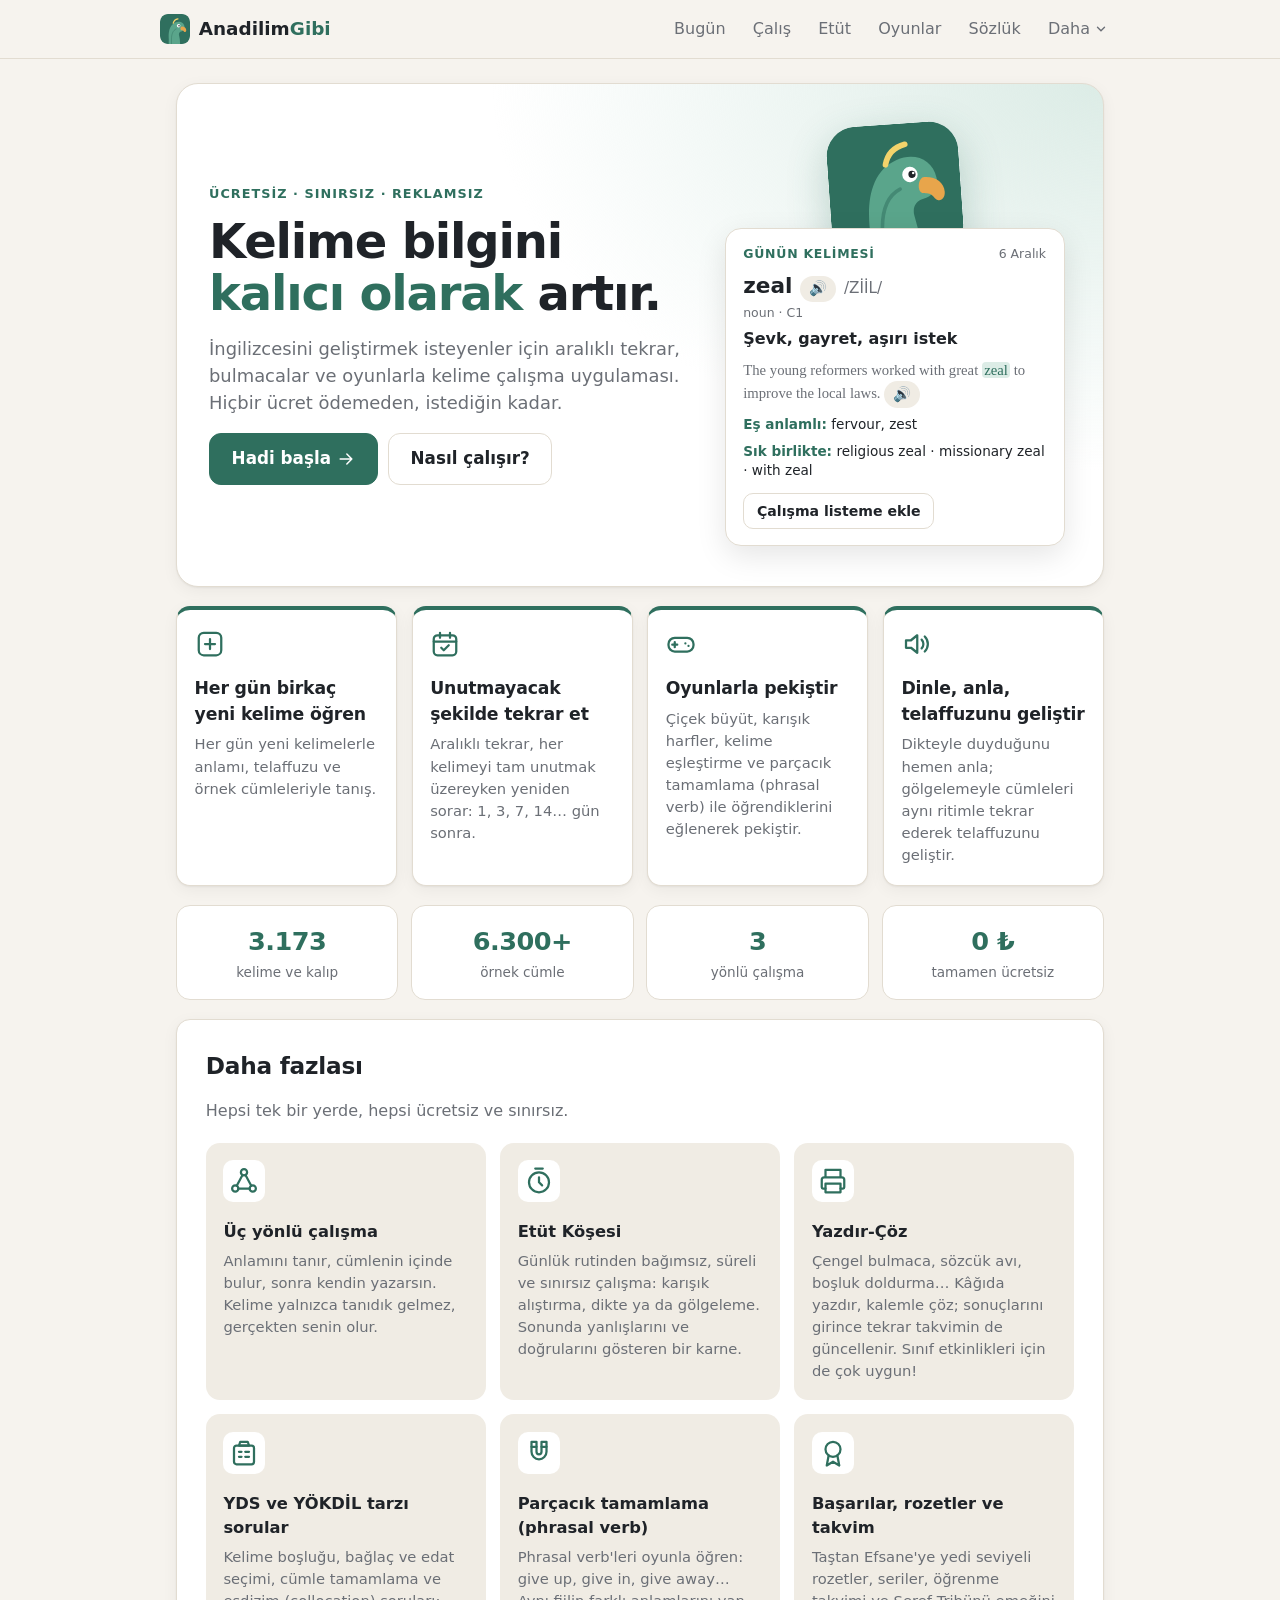
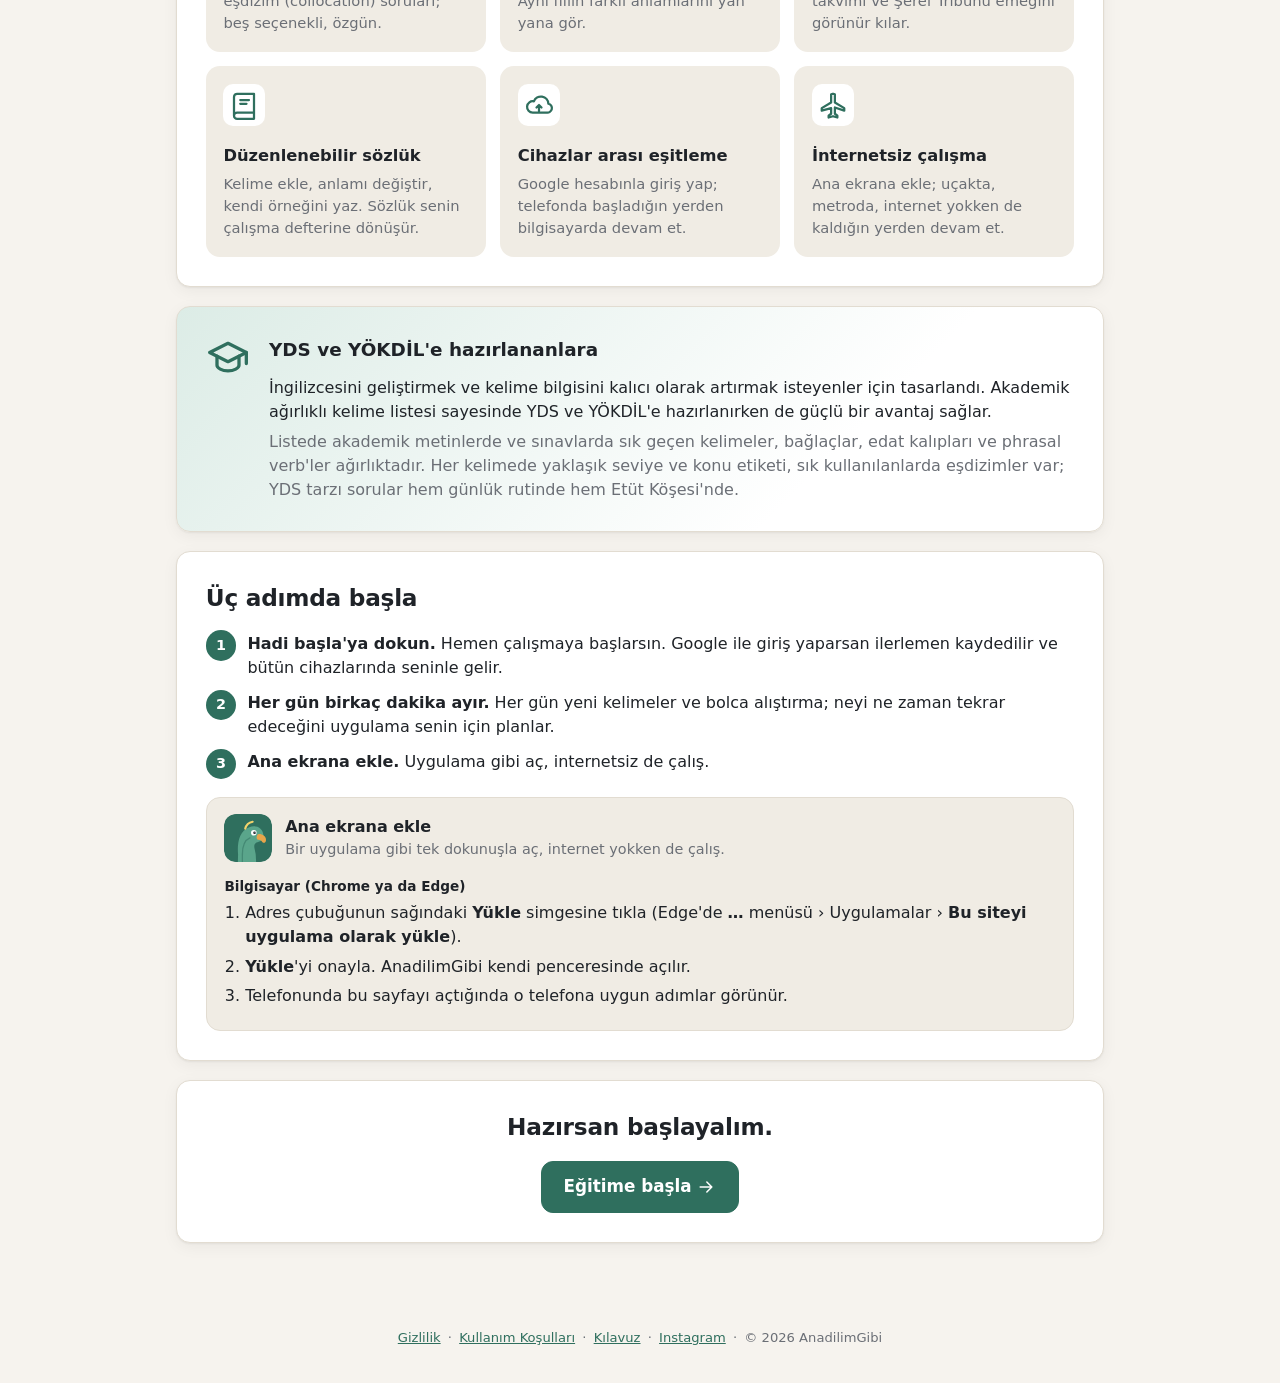
==== commit ae5b1695: "v16: istatistik hizalama düzeltmeleri (kök)" ====
--- a/index.html
+++ b/index.html
@@ -14,7 +14,7 @@
 <link rel="icon" href="app/ikon-192.png" type="image/png" sizes="192x192">
 <link rel="apple-touch-icon" href="app/ikon-180.png">
 <title>AnadilimGibi</title>
-<link rel="stylesheet" href="app/stil.css?v=13">
+<link rel="stylesheet" href="app/stil.css?v=16">
 <script>
   // Tema rengini sayfa çizilmeden uygula (açılışta renk sıçramasın)
   try {
@@ -58,17 +58,17 @@
   </div>
 </div>
 
-<script src="app/kelimeler.js?v=13"></script>
-<script src="app/bulmaca.js?v=13"></script>
-<script src="app/tema.js?v=13"></script>
-<script src="app/sozluk.js?v=13"></script>
-<script src="app/istatistik.js?v=13"></script>
-<script src="app/madalya.js?v=13"></script>
-<script src="app/basari.js?v=13"></script>
-<script src="app/bulut.js?v=13"></script>
-<script src="app/vitrin.js?v=13"></script>
-<script src="app/etut.js?v=13"></script>
-<script src="app/yds.js?v=13"></script>
-<script src="app/app.js?v=13"></script>
+<script src="app/kelimeler.js?v=16"></script>
+<script src="app/bulmaca.js?v=16"></script>
+<script src="app/tema.js?v=16"></script>
+<script src="app/sozluk.js?v=16"></script>
+<script src="app/istatistik.js?v=16"></script>
+<script src="app/madalya.js?v=16"></script>
+<script src="app/basari.js?v=16"></script>
+<script src="app/bulut.js?v=16"></script>
+<script src="app/vitrin.js?v=16"></script>
+<script src="app/etut.js?v=16"></script>
+<script src="app/yds.js?v=16"></script>
+<script src="app/app.js?v=16"></script>
 </body>
 </html>
--- a/app/stil.css
+++ b/app/stil.css
@@ -100,6 +100,7 @@
 .yaz { display: flex; gap: .5rem; flex-wrap: wrap; }
 .yaz input { flex: 1 1 220px; padding: .75rem 1rem; font-size: 1.15rem; border-radius: 10px; border: 1.5px solid var(--cizgi); background: var(--yuzey); }
 .yaz input:focus { outline: 2px solid var(--vurgu); outline-offset: 1px; }
+@media (max-width: 600px) { .yaz > .btn, .yaz > .ana-btn { flex: 1 1 40%; justify-content: center; } }
 .desen { text-align: center; font-family: ui-monospace, Consolas, monospace; font-size: 1.15rem; letter-spacing: .05em; white-space: pre-wrap; }
 .kk-pr { color: var(--soluk); font-size: .95rem; }
 
@@ -265,6 +266,36 @@
 .stat-izgara.buyuk .stat b { font-size: 2.2rem; color: var(--vurgu); }
 .stat span { font-size: .9rem; }
 .stat small { color: var(--soluk); font-size: .78rem; }
+/* Gelişim */
+.gelisim-yorum { margin: .2rem 0 .4rem; padding: .7rem .9rem; border-radius: 10px; background: var(--vurgu-acik); }
+.stat .fark { font-weight: 600; } .fark.artis { color: var(--vurgu); } .fark.dusus { color: #c0563f; } .fark .soluk { font-weight: 400; }
+.iki-grafik { display: grid; grid-template-columns: 1fr 1fr; gap: 1.4rem; margin-top: 1rem; }
+.iki-grafik h3 { margin: 0 0 .4rem; font-size: 1rem; }
+.grafik-aciklama { margin: .5rem 0 0; font-size: .85rem; color: var(--soluk); line-height: 1.5; }
+@media (max-width: 700px) { .iki-grafik { grid-template-columns: 1fr; } }
+/* Öğrenme takvimi */
+.tk-ust { display: flex; align-items: center; justify-content: space-between; gap: .6rem; margin: .6rem 0; max-width: 520px; }
+.tk-ust b { font-size: 1.05rem; }
+.tk-izgara { display: grid; grid-template-columns: repeat(7, 1fr); gap: 4px; max-width: 520px; }
+.tk-baslik { text-align: center; font-size: .75rem; color: var(--soluk); padding-bottom: 2px; }
+.tk-gun { position: relative; aspect-ratio: 1; border-radius: 8px; background: var(--yuzey2); padding: 4px 5px; font-size: .78rem; display: flex; flex-direction: column; justify-content: space-between; cursor: default; outline-offset: 1px; }
+.tk-gun.bos { background: transparent; }
+.tk-gun.s1 { background: color-mix(in srgb, var(--vurgu) 18%, var(--yuzey)); }
+.tk-gun.s2 { background: color-mix(in srgb, var(--vurgu) 38%, var(--yuzey)); }
+.tk-gun.s3 { background: color-mix(in srgb, var(--vurgu) 60%, var(--yuzey)); color: var(--vurgu-yazi); }
+.tk-gun.s4 { background: var(--vurgu); color: var(--vurgu-yazi); }
+.tk-gun.gelecek { background: transparent; border: 1px dashed var(--cizgi); color: var(--soluk); }
+.tk-gun.bugun { box-shadow: 0 0 0 2px var(--yazi); }
+.tk-yeni { font-size: .68rem; font-weight: 700; }
+.tk-plan { font-size: .68rem; opacity: .85; }
+.tk-tamam { position: absolute; top: 3px; right: 5px; font-style: normal; font-size: .72rem; font-weight: 700; }
+.tk-kaldi { position: absolute; top: 6px; right: 6px; width: 7px; height: 7px; border-radius: 50%; background: #e0a32e; }
+.tk-ozet { margin: .8rem 0 .4rem; max-width: 520px; }
+.tk-aciklama { display: flex; flex-wrap: wrap; gap: .4rem 1rem; font-size: .78rem; color: var(--soluk); }
+.tk-aciklama span { display: inline-flex; align-items: center; gap: .3rem; }
+.tk-aciklama .tk-tamam, .tk-aciklama .tk-kaldi { position: static; }
+.tk-ornek { display: inline-block; width: 12px; height: 12px; border-radius: 3px; background: var(--yuzey2); }
+.tk-ornek.s1 { background: color-mix(in srgb, var(--vurgu) 18%, var(--yuzey)); } .tk-ornek.s2 { background: color-mix(in srgb, var(--vurgu) 38%, var(--yuzey)); } .tk-ornek.s4 { background: var(--vurgu); }
 .metreler { display: grid; gap: .6rem; }
 .metre { display: grid; grid-template-columns: 220px 1fr 3.5rem; align-items: center; gap: .8rem; font-size: .92rem; }
 .metre-cubuk { height: 10px; background: var(--yuzey2); border-radius: 999px; overflow: hidden; }
@@ -533,6 +564,23 @@
 .vk-kart-ex { font-family: Georgia, serif; font-size: .92rem; color: var(--soluk); }
 .vk-kart-ex mark { background: var(--vurgu-acik); color: var(--vurgu); border-radius: 4px; padding: 0 .15em; }
 .vk-kart-alt { margin-top: .7rem; font-size: .8rem; color: var(--soluk); display: flex; align-items: center; gap: .4rem; }
+/* Günün kelimesi */
+.gk-kart { width: min(340px, 100%); text-align: left; }
+.gk-ust { display: flex; justify-content: space-between; align-items: center; gap: .5rem; margin-bottom: .45rem; font-size: .78rem; color: var(--soluk); }
+.gk-etiket { font-weight: 700; letter-spacing: .06em; text-transform: uppercase; color: var(--vurgu); }
+.gk-tur { font-size: .78rem; color: var(--soluk); margin-top: .1rem; }
+.gk-kart .ses { font-size: .9rem; }
+.gk-satir { margin: .45rem 0 0; font-size: .85rem; line-height: 1.45; }
+.gk-satir b { color: var(--vurgu); font-weight: 600; }
+.gk-alt { margin-top: .75rem; font-size: .85rem; }
+.kucuk-btn { padding: .4rem .8rem; font-size: .88rem; }
+/* Ana sayfada öne çıkan dört temel özellik */
+.vitrin-temel { display: grid; grid-template-columns: repeat(4, 1fr); gap: .9rem; margin-bottom: 1.2rem; }
+.temel { background: var(--yuzey); border: 1px solid var(--cizgi); border-top: 4px solid var(--vurgu); border-radius: var(--r); padding: 1.2rem 1.1rem; box-shadow: var(--golge); }
+.temel .ikon { color: var(--vurgu); width: 30px; height: 30px; }
+.temel h2 { font-size: 1.08rem; margin: .6rem 0 .35rem; letter-spacing: -.01em; }
+.temel p { margin: 0; font-size: .92rem; color: var(--soluk); }
+@media (min-width: 701px) and (max-width: 1000px) { .vitrin-temel { grid-template-columns: repeat(2, 1fr); } }
 
 .vitrin-sayilar { display: grid; grid-template-columns: repeat(4, 1fr); gap: .8rem; margin-bottom: 1.2rem; }
 .vitrin-sayilar div { background: var(--yuzey); border: 1px solid var(--cizgi); border-radius: var(--r); padding: 1rem; text-align: center; display: grid; gap: .1rem; }
@@ -581,9 +629,13 @@
   .vitrin-kahraman { grid-template-columns: 1fr; padding: 1.6rem 1.2rem; gap: 1.4rem; text-align: center; }
   .vitrin-kahraman .butonlar { justify-content: center; }
   .vk-alt { margin: 0 auto; }
-  .vk-gorsel { order: -1; }
-  .vk-logo { width: 96px; height: 96px; border-radius: 24px; }
-  .vk-kart { display: none; }
+  .vk-logo { display: none; }
+  .gk-kart { margin-top: 0; width: 100%; }
+  .vitrin-temel { grid-template-columns: 1fr; gap: .5rem; }
+  .temel { display: grid; grid-template-columns: auto 1fr; column-gap: .8rem; padding: .9rem; border-top-width: 1px; border-left: 4px solid var(--vurgu); }
+  .temel .ikon { grid-row: span 2; width: 26px; height: 26px; }
+  .temel h2 { margin: .05rem 0 .2rem; font-size: 1rem; }
+  .temel p { font-size: .88rem; }
   .vitrin-sayilar { grid-template-columns: repeat(2, 1fr); gap: .5rem; }
   .vitrin-bolum { padding: 1.2rem; }
   .ozellik-izgara { grid-template-columns: 1fr; gap: .5rem; }
